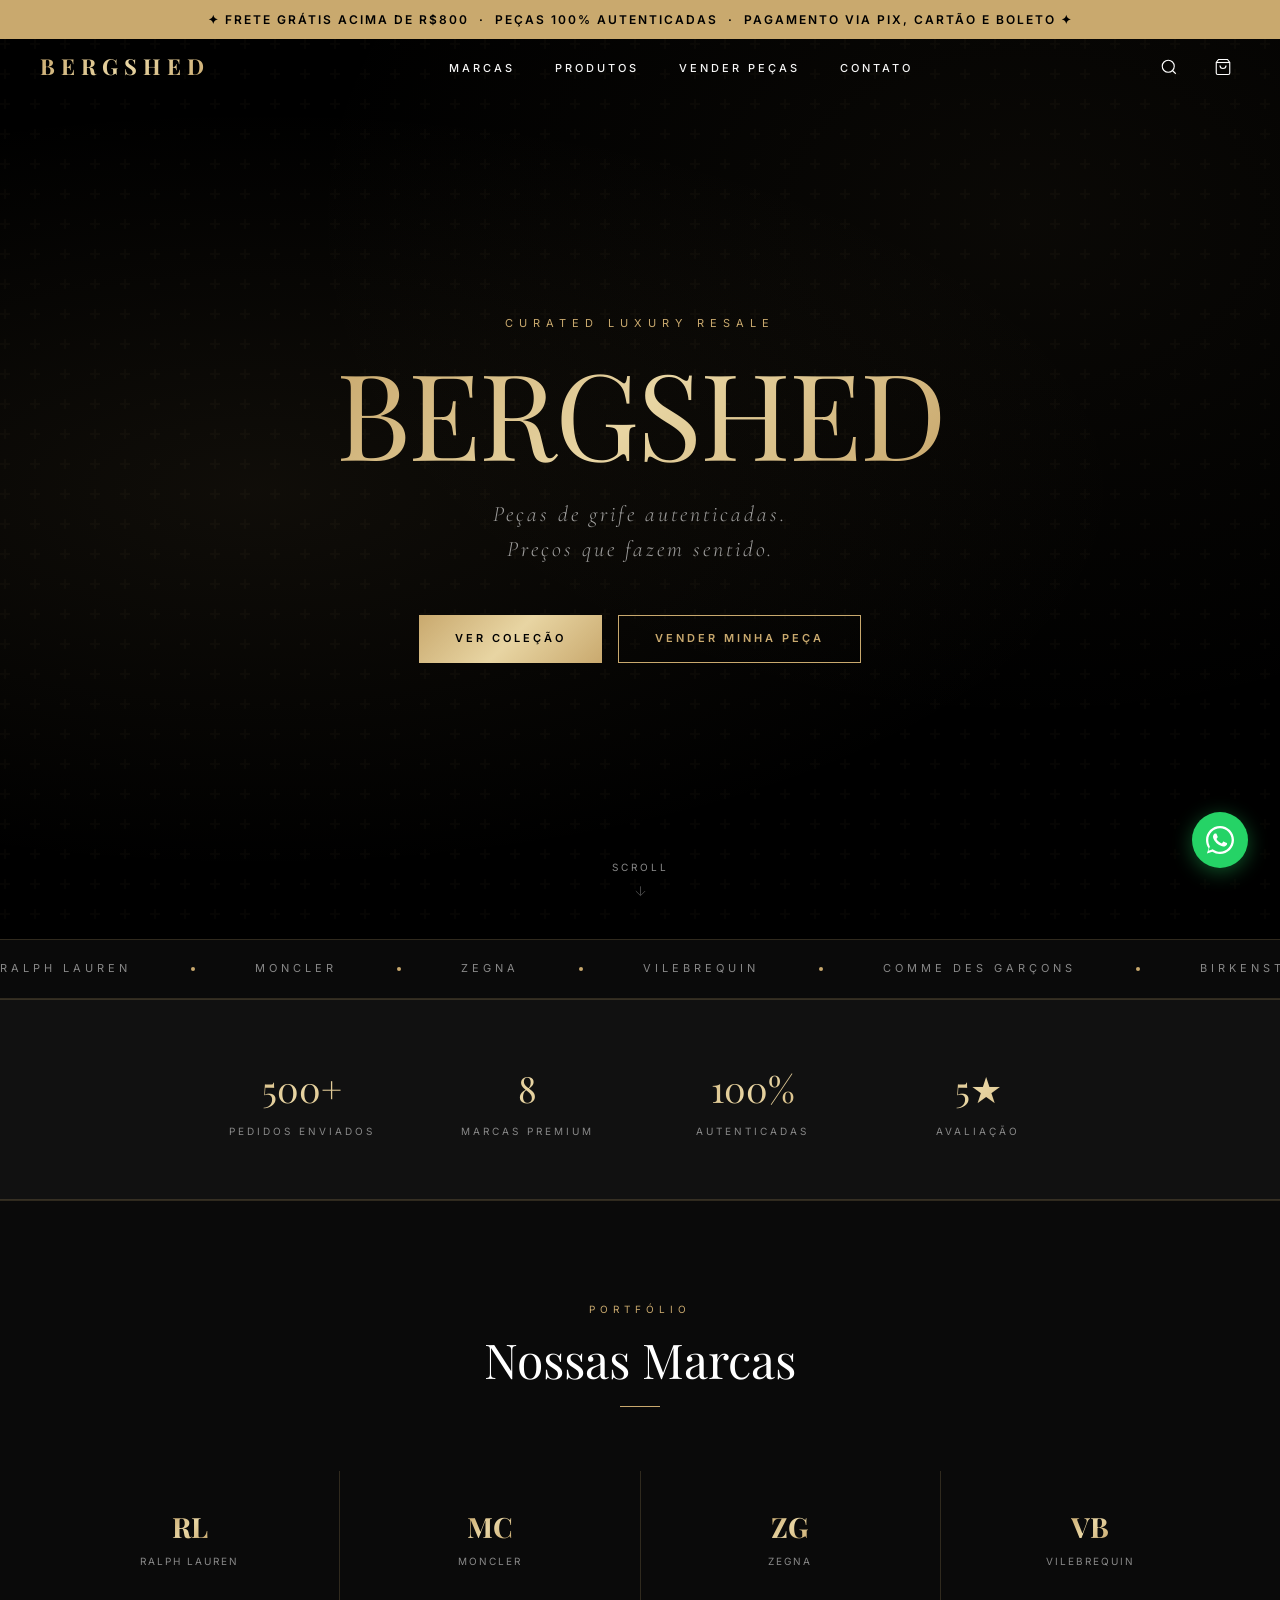
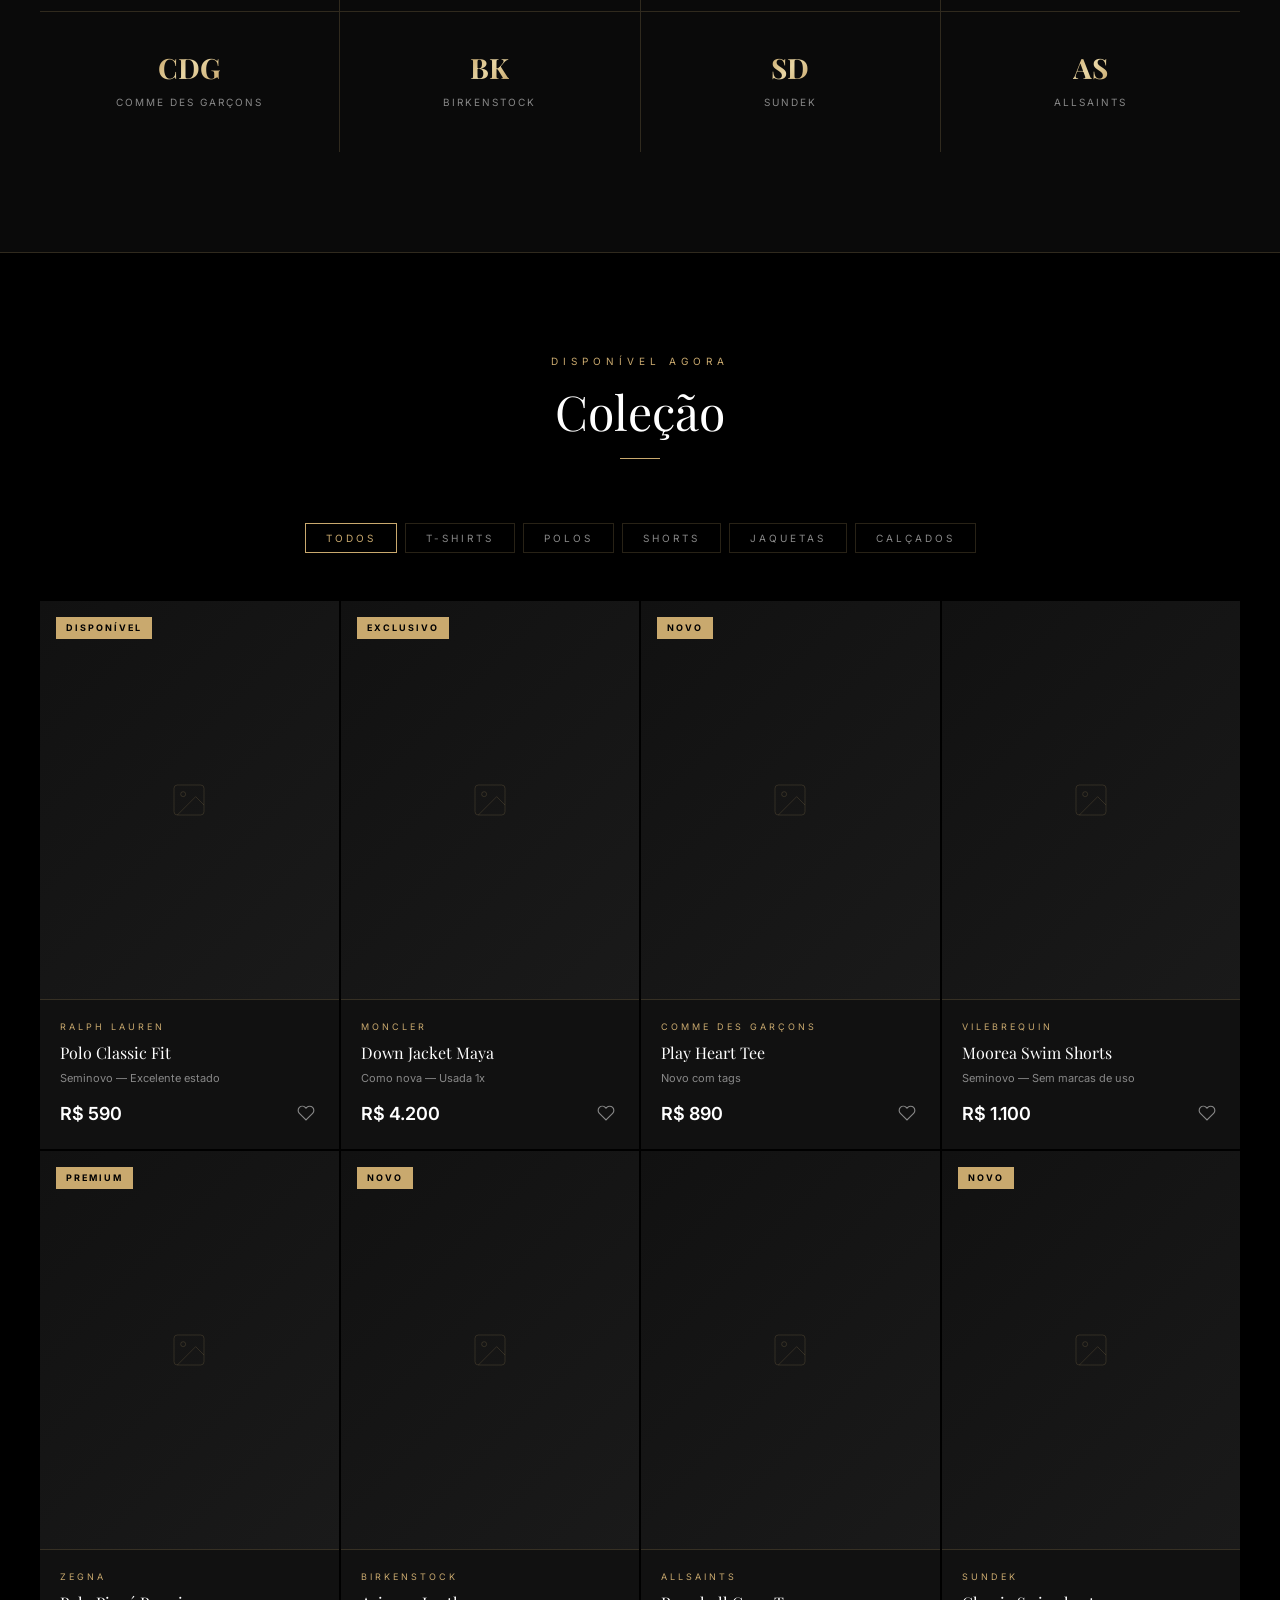
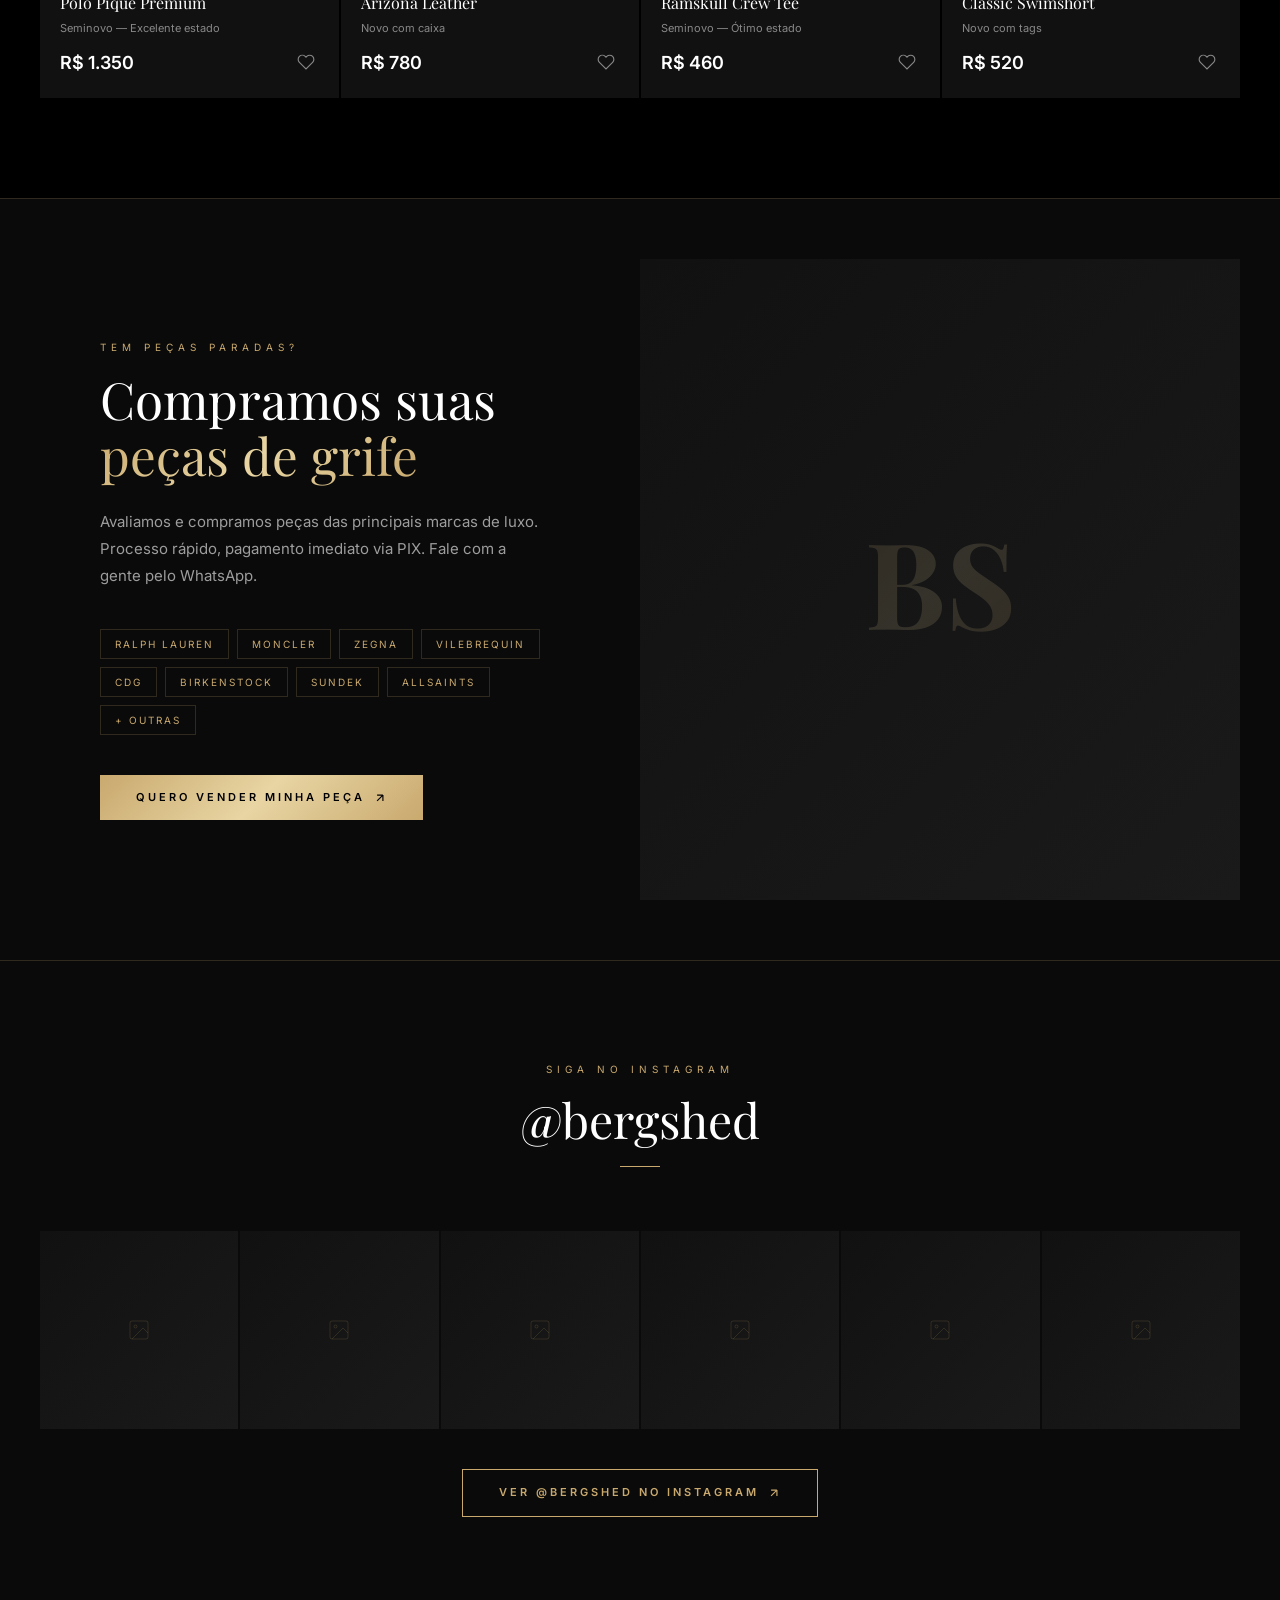
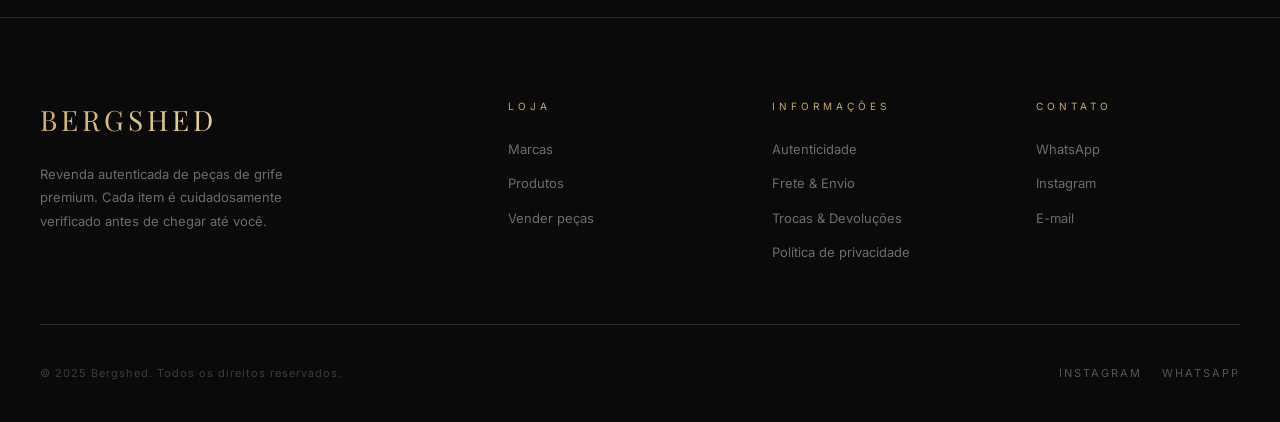
==== index.html @ 13cf130e "primeiro commit - site bergshed" ====
<!DOCTYPE html>
<html lang="pt-BR">
<head>
  <meta charset="UTF-8">
  <meta name="viewport" content="width=device-width, initial-scale=1.0">
  <title>BERGSHED — Luxury Streetwear</title>
  <meta name="description" content="Bergshed — Revenda autenticada de peças de grife. Ralph Lauren, Moncler, Zegna, Vilebrequin, CDG e mais.">

  <!-- Fonts -->
  <link rel="preconnect" href="https://fonts.googleapis.com">
  <link rel="preconnect" href="https://fonts.gstatic.com" crossorigin>
  <link href="https://fonts.googleapis.com/css2?family=Playfair+Display:ital,wght@0,400;0,500;0,600;0,700;1,400&family=Inter:wght@300;400;500;600&family=Cormorant+Garamond:ital,wght@0,300;0,400;1,300;1,400&display=swap" rel="stylesheet">

  <!-- Styles -->
  <link rel="stylesheet" href="css/style.css">

  <style>
    /* Filter Buttons */
    .filters {
      display: flex;
      gap: 8px;
      justify-content: center;
      margin-bottom: 48px;
      flex-wrap: wrap;
    }
    .filter-btn {
      background: transparent;
      border: 1px solid var(--border);
      color: var(--gray);
      padding: 8px 20px;
      font-size: 10px;
      letter-spacing: 3px;
      text-transform: uppercase;
      cursor: pointer;
      transition: var(--transition);
      font-family: var(--font-body);
    }
    .filter-btn:hover,
    .filter-btn.active {
      border-color: var(--gold);
      color: var(--gold);
    }

    /* Stats bar */
    .stats-bar {
      background: var(--black-card);
      border-top: 1px solid var(--border);
      border-bottom: 1px solid var(--border);
      padding: 40px;
    }
    .stats-grid {
      display: grid;
      grid-template-columns: repeat(4, 1fr);
      gap: 2px;
      max-width: 900px;
      margin: 0 auto;
      text-align: center;
    }
    .stat-item { padding: 20px; }
    .stat-number {
      font-family: var(--font-heading);
      font-size: 36px;
      font-weight: 400;
      background: var(--gold-grad);
      -webkit-background-clip: text;
      -webkit-text-fill-color: transparent;
      background-clip: text;
      margin-bottom: 6px;
    }
    .stat-label {
      font-size: 10px;
      letter-spacing: 3px;
      color: var(--gray);
      text-transform: uppercase;
    }
    @media (max-width: 600px) {
      .stats-grid { grid-template-columns: repeat(2, 1fr); }
    }

    /* Brand cards icon text */
    .brand-icon-letter {
      font-family: var(--font-heading);
      font-size: 28px;
      font-weight: 700;
      background: var(--gold-grad);
      -webkit-background-clip: text;
      -webkit-text-fill-color: transparent;
      background-clip: text;
      line-height: 1;
    }
  </style>
</head>

<body>

<!-- ═══════════════════════════════════════════
     ANNOUNCEMENT BAR
     ═══════════════════════════════════════════ -->
<div class="announcement-bar">
  ✦ Frete grátis acima de R$800 &nbsp;·&nbsp; Peças 100% autenticadas &nbsp;·&nbsp; Pagamento via PIX, cartão e boleto ✦
</div>

<!-- ═══════════════════════════════════════════
     NAVIGATION
     ═══════════════════════════════════════════ -->
<nav class="navbar">
  <a href="#" class="nav-logo">BERGSHED</a>

  <ul class="nav-menu">
    <li><a href="#marcas" class="nav-link">Marcas</a></li>
    <li><a href="#produtos" class="nav-link">Produtos</a></li>
    <li><a href="#vender" class="nav-link">Vender peças</a></li>
    <li><a href="#contato" class="nav-link">Contato</a></li>
  </ul>

  <div class="nav-actions">
    <!-- Search -->
    <button class="nav-icon-btn" aria-label="Buscar">
      <svg width="18" height="18" viewBox="0 0 24 24" fill="none" stroke="currentColor" stroke-width="1.5">
        <circle cx="11" cy="11" r="8"/><path d="m21 21-4.35-4.35"/>
      </svg>
    </button>

    <!-- Cart -->
    <button class="nav-icon-btn" aria-label="Carrinho" onclick="openCart()">
      <svg width="18" height="18" viewBox="0 0 24 24" fill="none" stroke="currentColor" stroke-width="1.5">
        <path d="M6 2L3 6v14a2 2 0 002 2h14a2 2 0 002-2V6l-3-4z"/>
        <line x1="3" y1="6" x2="21" y2="6"/>
        <path d="M16 10a4 4 0 01-8 0"/>
      </svg>
      <span class="cart-count">0</span>
    </button>

    <!-- Hamburger (mobile) -->
    <button class="hamburger" aria-label="Menu" onclick="openMobileMenu()">
      <span></span><span></span><span></span>
    </button>
  </div>
</nav>

<!-- ═══════════════════════════════════════════
     MOBILE MENU
     ═══════════════════════════════════════════ -->
<div class="mobile-menu">
  <button class="mobile-menu-close" onclick="closeMobileMenu()">×</button>
  <a href="#marcas"   class="mobile-nav-link" onclick="closeMobileMenu()">Marcas</a>
  <a href="#produtos" class="mobile-nav-link" onclick="closeMobileMenu()">Produtos</a>
  <a href="#vender"   class="mobile-nav-link" onclick="closeMobileMenu()">Vender peças</a>
  <a href="#contato"  class="mobile-nav-link" onclick="closeMobileMenu()">Contato</a>
</div>

<!-- ═══════════════════════════════════════════
     HERO
     ═══════════════════════════════════════════ -->
<section class="hero">
  <div class="hero-bg"></div>

  <!-- Troque o src abaixo por uma foto do seu acervo -->
  <!-- <div class="hero-image" style="background-image:url('images/hero.jpg')"></div> -->

  <div class="hero-content">
    <p class="hero-eyebrow">Curated Luxury Resale</p>
    <h1 class="hero-title">BERGSHED</h1>
    <p class="hero-subtitle">Peças de grife autenticadas.<br>Preços que fazem sentido.</p>
    <div class="hero-actions">
      <a href="#produtos" class="btn btn-gold">Ver coleção</a>
      <a href="#vender"   class="btn btn-outline">Vender minha peça</a>
    </div>
  </div>

  <div class="hero-scroll">
    <span>Scroll</span>
    <svg width="16" height="16" viewBox="0 0 24 24" fill="none" stroke="currentColor" stroke-width="1.5">
      <path d="M12 5v14M5 12l7 7 7-7"/>
    </svg>
  </div>
</section>

<!-- ═══════════════════════════════════════════
     MARQUEE TICKER
     ═══════════════════════════════════════════ -->
<div class="marquee-section">
  <div class="marquee-track">
    <!-- Duplicado para loop infinito -->
    <div class="marquee-item">
      <span>Ralph Lauren</span><span class="marquee-dot"></span>
      <span>Moncler</span><span class="marquee-dot"></span>
      <span>Zegna</span><span class="marquee-dot"></span>
      <span>Vilebrequin</span><span class="marquee-dot"></span>
      <span>Comme des Garçons</span><span class="marquee-dot"></span>
      <span>Birkenstock</span><span class="marquee-dot"></span>
      <span>Sundek</span><span class="marquee-dot"></span>
      <span>AllSaints</span><span class="marquee-dot"></span>
    </div>
    <div class="marquee-item" aria-hidden="true">
      <span>Ralph Lauren</span><span class="marquee-dot"></span>
      <span>Moncler</span><span class="marquee-dot"></span>
      <span>Zegna</span><span class="marquee-dot"></span>
      <span>Vilebrequin</span><span class="marquee-dot"></span>
      <span>Comme des Garçons</span><span class="marquee-dot"></span>
      <span>Birkenstock</span><span class="marquee-dot"></span>
      <span>Sundek</span><span class="marquee-dot"></span>
      <span>AllSaints</span><span class="marquee-dot"></span>
    </div>
  </div>
</div>

<!-- ═══════════════════════════════════════════
     STATS BAR
     ═══════════════════════════════════════════ -->
<div class="stats-bar">
  <div class="stats-grid">
    <div class="stat-item fade-in">
      <div class="stat-number">500+</div>
      <div class="stat-label">Pedidos enviados</div>
    </div>
    <div class="stat-item fade-in">
      <div class="stat-number">8</div>
      <div class="stat-label">Marcas premium</div>
    </div>
    <div class="stat-item fade-in">
      <div class="stat-number">100%</div>
      <div class="stat-label">Autenticadas</div>
    </div>
    <div class="stat-item fade-in">
      <div class="stat-number">5★</div>
      <div class="stat-label">Avaliação</div>
    </div>
  </div>
</div>

<!-- ═══════════════════════════════════════════
     BRANDS SECTION
     ═══════════════════════════════════════════ -->
<section class="section brands-section" id="marcas">
  <div class="container">
    <div class="section-header fade-in">
      <p class="section-eyebrow">Portfólio</p>
      <h2 class="section-title">Nossas Marcas</h2>
      <div class="section-line"></div>
    </div>

    <div class="brands-grid">
      <div class="brand-card fade-in" onclick="setFilter(document.querySelector('.filter-btn'), 'polo')">
        <div class="brand-icon-letter">RL</div>
        <div class="brand-name">Ralph Lauren</div>
      </div>
      <div class="brand-card fade-in" onclick="document.querySelector('#produtos').scrollIntoView({behavior:'smooth'})">
        <div class="brand-icon-letter">MC</div>
        <div class="brand-name">Moncler</div>
      </div>
      <div class="brand-card fade-in" onclick="document.querySelector('#produtos').scrollIntoView({behavior:'smooth'})">
        <div class="brand-icon-letter">ZG</div>
        <div class="brand-name">Zegna</div>
      </div>
      <div class="brand-card fade-in" onclick="document.querySelector('#produtos').scrollIntoView({behavior:'smooth'})">
        <div class="brand-icon-letter">VB</div>
        <div class="brand-name">Vilebrequin</div>
      </div>
      <div class="brand-card fade-in" onclick="document.querySelector('#produtos').scrollIntoView({behavior:'smooth'})">
        <div class="brand-icon-letter">CDG</div>
        <div class="brand-name">Comme des Garçons</div>
      </div>
      <div class="brand-card fade-in" onclick="document.querySelector('#produtos').scrollIntoView({behavior:'smooth'})">
        <div class="brand-icon-letter">BK</div>
        <div class="brand-name">Birkenstock</div>
      </div>
      <div class="brand-card fade-in" onclick="document.querySelector('#produtos').scrollIntoView({behavior:'smooth'})">
        <div class="brand-icon-letter">SD</div>
        <div class="brand-name">Sundek</div>
      </div>
      <div class="brand-card fade-in" onclick="document.querySelector('#produtos').scrollIntoView({behavior:'smooth'})">
        <div class="brand-icon-letter">AS</div>
        <div class="brand-name">AllSaints</div>
      </div>
    </div>
  </div>
</section>

<!-- ═══════════════════════════════════════════
     PRODUCTS SECTION
     ═══════════════════════════════════════════ -->
<section class="section" id="produtos" style="background:var(--black);">
  <div class="container">
    <div class="section-header fade-in">
      <p class="section-eyebrow">Disponível agora</p>
      <h2 class="section-title">Coleção</h2>
      <div class="section-line"></div>
    </div>

    <!-- Filters -->
    <div class="filters">
      <button class="filter-btn active" onclick="setFilter(this,'all')">Todos</button>
      <button class="filter-btn" onclick="setFilter(this,'tshirts')">T-Shirts</button>
      <button class="filter-btn" onclick="setFilter(this,'polo')">Polos</button>
      <button class="filter-btn" onclick="setFilter(this,'shorts')">Shorts</button>
      <button class="filter-btn" onclick="setFilter(this,'jackets')">Jaquetas</button>
      <button class="filter-btn" onclick="setFilter(this,'shoes')">Calçados</button>
    </div>

    <!-- Products Grid (rendered via JS) -->
    <div class="products-grid" id="products-grid"></div>
  </div>
</section>

<!-- ═══════════════════════════════════════════
     SELL SECTION
     ═══════════════════════════════════════════ -->
<section class="section-sm sell-section" id="vender">
  <div class="sell-inner">
    <div class="sell-content">
      <p class="section-eyebrow fade-in">Tem peças paradas?</p>
      <h2 class="sell-title fade-in">
        Compramos suas<br><span>peças de grife</span>
      </h2>
      <p class="sell-text fade-in">
        Avaliamos e compramos peças das principais marcas de luxo.
        Processo rápido, pagamento imediato via PIX. Fale com a gente pelo WhatsApp.
      </p>

      <div class="sell-brands fade-in">
        <span class="sell-brand-tag">Ralph Lauren</span>
        <span class="sell-brand-tag">Moncler</span>
        <span class="sell-brand-tag">Zegna</span>
        <span class="sell-brand-tag">Vilebrequin</span>
        <span class="sell-brand-tag">CDG</span>
        <span class="sell-brand-tag">Birkenstock</span>
        <span class="sell-brand-tag">Sundek</span>
        <span class="sell-brand-tag">AllSaints</span>
        <span class="sell-brand-tag">+ outras</span>
      </div>

      <a href="https://wa.me/5511999999999?text=Olá!%20Quero%20vender%20uma%20peça%20de%20grife."
         target="_blank" class="btn btn-gold fade-in" style="align-self:flex-start">
        Quero vender minha peça
        <svg width="14" height="14" viewBox="0 0 24 24" fill="none" stroke="currentColor" stroke-width="2">
          <path d="M7 17L17 7M17 7H7M17 7v10"/>
        </svg>
      </a>
    </div>

    <div class="sell-image">
      <!-- Troque por uma foto do seu estoque ou de bastidores -->
      <!-- <img src="images/backstage.jpg" alt="Bergshed Backstage"> -->
      <div class="sell-image-placeholder">BS</div>
    </div>
  </div>
</section>

<!-- ═══════════════════════════════════════════
     INSTAGRAM SECTION
     ═══════════════════════════════════════════ -->
<section class="section" id="contato" style="background:var(--black-soft);">
  <div class="container">
    <div class="section-header fade-in">
      <p class="section-eyebrow">Siga no Instagram</p>
      <h2 class="section-title">@bergshed</h2>
      <div class="section-line"></div>
    </div>

    <div class="instagram-grid">
      <!-- Adicione fotos reais aqui. Por ora: placeholders -->
      <div class="instagram-item fade-in">
        <div class="instagram-placeholder">
          <svg width="24" height="24" viewBox="0 0 24 24" fill="none" stroke="currentColor" stroke-width="0.8">
            <rect x="3" y="3" width="18" height="18" rx="2"/>
            <circle cx="8.5" cy="8.5" r="1.5"/>
            <polyline points="21 15 16 10 5 21"/>
          </svg>
        </div>
      </div>
      <div class="instagram-item fade-in">
        <div class="instagram-placeholder">
          <svg width="24" height="24" viewBox="0 0 24 24" fill="none" stroke="currentColor" stroke-width="0.8">
            <rect x="3" y="3" width="18" height="18" rx="2"/>
            <circle cx="8.5" cy="8.5" r="1.5"/>
            <polyline points="21 15 16 10 5 21"/>
          </svg>
        </div>
      </div>
      <div class="instagram-item fade-in">
        <div class="instagram-placeholder">
          <svg width="24" height="24" viewBox="0 0 24 24" fill="none" stroke="currentColor" stroke-width="0.8">
            <rect x="3" y="3" width="18" height="18" rx="2"/>
            <circle cx="8.5" cy="8.5" r="1.5"/>
            <polyline points="21 15 16 10 5 21"/>
          </svg>
        </div>
      </div>
      <div class="instagram-item fade-in">
        <div class="instagram-placeholder">
          <svg width="24" height="24" viewBox="0 0 24 24" fill="none" stroke="currentColor" stroke-width="0.8">
            <rect x="3" y="3" width="18" height="18" rx="2"/>
            <circle cx="8.5" cy="8.5" r="1.5"/>
            <polyline points="21 15 16 10 5 21"/>
          </svg>
        </div>
      </div>
      <div class="instagram-item fade-in">
        <div class="instagram-placeholder">
          <svg width="24" height="24" viewBox="0 0 24 24" fill="none" stroke="currentColor" stroke-width="0.8">
            <rect x="3" y="3" width="18" height="18" rx="2"/>
            <circle cx="8.5" cy="8.5" r="1.5"/>
            <polyline points="21 15 16 10 5 21"/>
          </svg>
        </div>
      </div>
      <div class="instagram-item fade-in">
        <div class="instagram-placeholder">
          <svg width="24" height="24" viewBox="0 0 24 24" fill="none" stroke="currentColor" stroke-width="0.8">
            <rect x="3" y="3" width="18" height="18" rx="2"/>
            <circle cx="8.5" cy="8.5" r="1.5"/>
            <polyline points="21 15 16 10 5 21"/>
          </svg>
        </div>
      </div>
    </div>

    <div style="text-align:center;margin-top:40px">
      <a href="https://instagram.com/bergshed" target="_blank" class="btn btn-outline">
        Ver @bergshed no Instagram
        <svg width="14" height="14" viewBox="0 0 24 24" fill="none" stroke="currentColor" stroke-width="2">
          <path d="M7 17L17 7M17 7H7M17 7v10"/>
        </svg>
      </a>
    </div>
  </div>
</section>

<!-- ═══════════════════════════════════════════
     FOOTER
     ═══════════════════════════════════════════ -->
<footer class="footer">
  <div class="container">
    <div class="footer-grid">
      <div>
        <div class="footer-logo">BERGSHED</div>
        <p class="footer-about">
          Revenda autenticada de peças de grife premium. Cada item é cuidadosamente verificado antes de chegar até você.
        </p>
      </div>

      <div>
        <div class="footer-heading">Loja</div>
        <ul class="footer-links">
          <li><a href="#marcas"   class="footer-link">Marcas</a></li>
          <li><a href="#produtos" class="footer-link">Produtos</a></li>
          <li><a href="#vender"   class="footer-link">Vender peças</a></li>
        </ul>
      </div>

      <div>
        <div class="footer-heading">Informações</div>
        <ul class="footer-links">
          <li><a href="#" class="footer-link">Autenticidade</a></li>
          <li><a href="#" class="footer-link">Frete & Envio</a></li>
          <li><a href="#" class="footer-link">Trocas & Devoluções</a></li>
          <li><a href="#" class="footer-link">Política de privacidade</a></li>
        </ul>
      </div>

      <div>
        <div class="footer-heading">Contato</div>
        <ul class="footer-links">
          <li>
            <a href="https://wa.me/5511999999999" target="_blank" class="footer-link">
              WhatsApp
            </a>
          </li>
          <li>
            <a href="https://instagram.com/bergshed" target="_blank" class="footer-link">
              Instagram
            </a>
          </li>
          <li>
            <a href="mailto:contato@bergshed.com" class="footer-link">
              E-mail
            </a>
          </li>
        </ul>
      </div>
    </div>

    <div class="footer-bottom">
      <p class="footer-copy">© 2025 Bergshed. Todos os direitos reservados.</p>
      <div class="footer-social">
        <a href="https://instagram.com/bergshed" target="_blank">Instagram</a>
        <a href="https://wa.me/5511999999999"    target="_blank">WhatsApp</a>
      </div>
    </div>
  </div>
</footer>

<!-- ═══════════════════════════════════════════
     CART DRAWER
     ═══════════════════════════════════════════ -->
<div class="cart-overlay"></div>
<aside class="cart-drawer">
  <div class="cart-header">
    <h3 class="cart-title">Seu Carrinho</h3>
    <button class="cart-close" onclick="closeCart()">
      <svg width="20" height="20" viewBox="0 0 24 24" fill="none" stroke="currentColor" stroke-width="1.5">
        <line x1="18" y1="6" x2="6" y2="18"/><line x1="6" y1="6" x2="18" y2="18"/>
      </svg>
    </button>
  </div>

  <div class="cart-body"></div>

  <div class="cart-footer">
    <div class="cart-subtotal">
      <span class="cart-subtotal-label">Subtotal</span>
      <span class="cart-subtotal-value">R$ 0,00</span>
    </div>
    <p class="cart-note">Frete calculado no checkout</p>
    <button class="btn btn-gold" style="width:100%;justify-content:center;margin-bottom:12px" onclick="goToCheckout()">
      Finalizar pedido
    </button>
    <button class="btn btn-dark" onclick="closeCart()">Continuar comprando</button>
  </div>
</aside>

<!-- ═══════════════════════════════════════════
     PRODUCT MODAL
     ═══════════════════════════════════════════ -->
<div class="modal-overlay">
  <div class="modal">
    <div class="modal-image" id="modal-image-content"></div>
    <div class="modal-content">
      <button class="modal-close" onclick="closeModal()">×</button>
      <div class="modal-brand" id="modal-brand"></div>
      <h2 class="modal-title" id="modal-title"></h2>
      <p class="modal-condition" id="modal-condition"></p>
      <div class="modal-price" id="modal-price"></div>

      <div class="modal-size-label">Tamanho disponível</div>
      <div class="modal-size-grid" id="modal-sizes"></div>

      <p class="modal-desc" id="modal-desc"></p>

      <div class="modal-actions">
        <button class="btn btn-gold" id="modal-add-btn">
          Adicionar ao carrinho
        </button>
        <button class="btn btn-outline" id="modal-whatsapp-btn">
          Comprar via WhatsApp
          <svg width="14" height="14" viewBox="0 0 24 24" fill="currentColor">
            <path d="M17.472 14.382c-.297-.149-1.758-.867-2.03-.967-.273-.099-.471-.148-.67.15-.197.297-.767.966-.94 1.164-.173.199-.347.223-.644.075-.297-.15-1.255-.463-2.39-1.475-.883-.788-1.48-1.761-1.653-2.059-.173-.297-.018-.458.13-.606.134-.133.298-.347.446-.52.149-.174.198-.298.298-.497.099-.198.05-.371-.025-.52-.075-.149-.669-1.612-.916-2.207-.242-.579-.487-.5-.669-.51-.173-.008-.371-.01-.57-.01-.198 0-.52.074-.792.372-.272.297-1.04 1.016-1.04 2.479 0 1.462 1.065 2.875 1.213 3.074.149.198 2.096 3.2 5.077 4.487.709.306 1.262.489 1.694.625.712.227 1.36.195 1.871.118.571-.085 1.758-.719 2.006-1.413.248-.694.248-1.289.173-1.413-.074-.124-.272-.198-.57-.347z"/>
            <path d="M12 0C5.373 0 0 5.373 0 12c0 2.625.846 5.059 2.28 7.041L.789 23.5l4.566-1.469A11.94 11.94 0 0012 24c6.627 0 12-5.373 12-12S18.627 0 12 0zm0 22c-2.09 0-4.042-.637-5.664-1.726l-.406-.241-3.863 1.244 1.267-3.754-.263-.421A9.957 9.957 0 012 12C2 6.477 6.477 2 12 2s10 4.477 10 10-4.477 10-10 10z"/>
          </svg>
        </button>
      </div>
    </div>
  </div>
</div>

<!-- ═══════════════════════════════════════════
     WHATSAPP FLOAT
     ═══════════════════════════════════════════ -->
<a href="https://wa.me/5511999999999" target="_blank" class="whatsapp-float" aria-label="WhatsApp">
  <svg width="28" height="28" viewBox="0 0 24 24" fill="white">
    <path d="M17.472 14.382c-.297-.149-1.758-.867-2.03-.967-.273-.099-.471-.148-.67.15-.197.297-.767.966-.94 1.164-.173.199-.347.223-.644.075-.297-.15-1.255-.463-2.39-1.475-.883-.788-1.48-1.761-1.653-2.059-.173-.297-.018-.458.13-.606.134-.133.298-.347.446-.52.149-.174.198-.298.298-.497.099-.198.05-.371-.025-.52-.075-.149-.669-1.612-.916-2.207-.242-.579-.487-.5-.669-.51-.173-.008-.371-.01-.57-.01-.198 0-.52.074-.792.372-.272.297-1.04 1.016-1.04 2.479 0 1.462 1.065 2.875 1.213 3.074.149.198 2.096 3.2 5.077 4.487.709.306 1.262.489 1.694.625.712.227 1.36.195 1.871.118.571-.085 1.758-.719 2.006-1.413.248-.694.248-1.289.173-1.413-.074-.124-.272-.198-.57-.347z"/>
    <path d="M12 0C5.373 0 0 5.373 0 12c0 2.625.846 5.059 2.28 7.041L.789 23.5l4.566-1.469A11.94 11.94 0 0012 24c6.627 0 12-5.373 12-12S18.627 0 12 0zm0 22c-2.09 0-4.042-.637-5.664-1.726l-.406-.241-3.863 1.244 1.267-3.754-.263-.421A9.957 9.957 0 012 12C2 6.477 6.477 2 12 2s10 4.477 10 10-4.477 10-10 10z"/>
  </svg>
</a>

<!-- ═══════════════════════════════════════════
     TOAST
     ═══════════════════════════════════════════ -->
<div class="toast" id="toast">
  <span class="toast-icon">✦</span>
  <span id="toast-msg"></span>
</div>

<!-- Scripts -->
<script src="js/main.js"></script>

</body>
</html>
---- css/style.css ----
/* =============================================
   BERGSHED — Luxury Streetwear
   Design System
   ============================================= */

:root {
  --black:       #000000;
  --black-soft:  #0a0a0a;
  --black-card:  #111111;
  --black-hover: #1a1a1a;
  --gold:        #C9A96E;
  --gold-light:  #E8D5A3;
  --gold-dark:   #A07840;
  --gold-grad:   linear-gradient(135deg, #C9A96E 0%, #E8D5A3 50%, #C9A96E 100%);
  --white:       #FFFFFF;
  --white-soft:  #F5F5F5;
  --gray:        #888888;
  --gray-dark:   #444444;
  --border:      rgba(201, 169, 110, 0.2);
  --border-hover:rgba(201, 169, 110, 0.6);

  --font-heading: 'Playfair Display', Georgia, serif;
  --font-body:    'Inter', sans-serif;
  --font-accent:  'Cormorant Garamond', serif;

  --transition: all 0.3s cubic-bezier(0.4, 0, 0.2, 1);
  --transition-slow: all 0.6s cubic-bezier(0.4, 0, 0.2, 1);
  --shadow-gold: 0 0 30px rgba(201, 169, 110, 0.15);
  --shadow-card: 0 8px 32px rgba(0, 0, 0, 0.6);
}

/* =============================================
   RESET & BASE
   ============================================= */
*, *::before, *::after { box-sizing: border-box; margin: 0; padding: 0; }

html { scroll-behavior: smooth; }

body {
  background: var(--black);
  color: var(--white);
  font-family: var(--font-body);
  font-size: 14px;
  line-height: 1.6;
  -webkit-font-smoothing: antialiased;
  overflow-x: hidden;
}

img { display: block; max-width: 100%; }
a  { text-decoration: none; color: inherit; }
ul { list-style: none; }

/* =============================================
   SCROLLBAR
   ============================================= */
::-webkit-scrollbar { width: 4px; }
::-webkit-scrollbar-track { background: var(--black); }
::-webkit-scrollbar-thumb { background: var(--gold-dark); border-radius: 2px; }

/* =============================================
   ANNOUNCEMENT BAR
   ============================================= */
.announcement-bar {
  background: var(--gold);
  color: var(--black);
  text-align: center;
  padding: 10px 20px;
  font-size: 12px;
  font-weight: 600;
  letter-spacing: 2px;
  text-transform: uppercase;
}

/* =============================================
   NAVIGATION
   ============================================= */
.navbar {
  position: fixed;
  top: 32px;
  left: 0;
  right: 0;
  z-index: 1000;
  padding: 0 40px;
  height: 70px;
  display: flex;
  align-items: center;
  justify-content: space-between;
  transition: var(--transition);
  background: transparent;
}

.navbar.scrolled {
  top: 0;
  background: rgba(0, 0, 0, 0.95);
  backdrop-filter: blur(20px);
  border-bottom: 1px solid var(--border);
  box-shadow: 0 4px 30px rgba(0,0,0,0.5);
}

.nav-logo {
  font-family: var(--font-heading);
  font-size: 22px;
  font-weight: 700;
  letter-spacing: 6px;
  text-transform: uppercase;
  background: var(--gold-grad);
  -webkit-background-clip: text;
  -webkit-text-fill-color: transparent;
  background-clip: text;
}

.nav-logo img {
  height: 40px;
  width: auto;
}

.nav-menu {
  display: flex;
  gap: 40px;
  align-items: center;
}

.nav-link {
  font-size: 11px;
  font-weight: 500;
  letter-spacing: 3px;
  text-transform: uppercase;
  color: var(--white-soft);
  position: relative;
  transition: var(--transition);
}

.nav-link::after {
  content: '';
  position: absolute;
  bottom: -4px;
  left: 0;
  width: 0;
  height: 1px;
  background: var(--gold);
  transition: var(--transition);
}

.nav-link:hover {
  color: var(--gold);
}

.nav-link:hover::after { width: 100%; }

.nav-actions {
  display: flex;
  align-items: center;
  gap: 20px;
}

.nav-icon-btn {
  background: none;
  border: none;
  cursor: pointer;
  color: var(--white);
  padding: 8px;
  display: flex;
  align-items: center;
  justify-content: center;
  transition: var(--transition);
  position: relative;
}

.nav-icon-btn:hover { color: var(--gold); }

.cart-count {
  position: absolute;
  top: 0;
  right: 0;
  background: var(--gold);
  color: var(--black);
  font-size: 9px;
  font-weight: 700;
  width: 16px;
  height: 16px;
  border-radius: 50%;
  display: flex;
  align-items: center;
  justify-content: center;
  opacity: 0;
  transform: scale(0);
  transition: var(--transition);
}

.cart-count.visible {
  opacity: 1;
  transform: scale(1);
}

.hamburger {
  display: none;
  flex-direction: column;
  gap: 5px;
  cursor: pointer;
  background: none;
  border: none;
  padding: 8px;
}

.hamburger span {
  display: block;
  width: 24px;
  height: 1px;
  background: var(--white);
  transition: var(--transition);
}

/* =============================================
   HERO SECTION
   ============================================= */
.hero {
  height: 100vh;
  min-height: 700px;
  position: relative;
  display: flex;
  align-items: center;
  justify-content: center;
  overflow: hidden;
}

.hero-bg {
  position: absolute;
  inset: 0;
  background:
    radial-gradient(ellipse at 20% 50%, rgba(201,169,110,0.08) 0%, transparent 60%),
    radial-gradient(ellipse at 80% 20%, rgba(201,169,110,0.05) 0%, transparent 50%),
    var(--black);
}

.hero-bg::before {
  content: '';
  position: absolute;
  inset: 0;
  background: url("data:image/svg+xml,%3Csvg width='60' height='60' viewBox='0 0 60 60' xmlns='http://www.w3.org/2000/svg'%3E%3Cg fill='none' fill-rule='evenodd'%3E%3Cg fill='%23C9A96E' fill-opacity='0.03'%3E%3Cpath d='M36 34v-4h-2v4h-4v2h4v4h2v-4h4v-2h-4zm0-30V0h-2v4h-4v2h4v4h2V6h4V4h-4zM6 34v-4H4v4H0v2h4v4h2v-4h4v-2H6zM6 4V0H4v4H0v2h4v4h2V6h4V4H6z'/%3E%3C/g%3E%3C/g%3E%3C/svg%3E");
}

.hero-image {
  position: absolute;
  inset: 0;
  background-size: cover;
  background-position: center;
  opacity: 0.3;
}

.hero-content {
  position: relative;
  text-align: center;
  z-index: 2;
  padding: 0 20px;
  animation: fadeInUp 1.2s ease forwards;
}

.hero-eyebrow {
  font-size: 11px;
  letter-spacing: 6px;
  text-transform: uppercase;
  color: var(--gold);
  margin-bottom: 24px;
  font-weight: 400;
}

.hero-title {
  font-family: var(--font-heading);
  font-size: clamp(52px, 10vw, 120px);
  font-weight: 400;
  line-height: 0.9;
  letter-spacing: -2px;
  margin-bottom: 32px;
  background: var(--gold-grad);
  -webkit-background-clip: text;
  -webkit-text-fill-color: transparent;
  background-clip: text;
}

.hero-subtitle {
  font-family: var(--font-accent);
  font-size: clamp(16px, 2.5vw, 22px);
  font-weight: 300;
  color: rgba(255,255,255,0.6);
  letter-spacing: 3px;
  margin-bottom: 48px;
  font-style: italic;
}

.hero-actions {
  display: flex;
  gap: 16px;
  justify-content: center;
  flex-wrap: wrap;
}

.hero-scroll {
  position: absolute;
  bottom: 40px;
  left: 50%;
  transform: translateX(-50%);
  display: flex;
  flex-direction: column;
  align-items: center;
  gap: 8px;
  color: var(--gray);
  font-size: 10px;
  letter-spacing: 3px;
  text-transform: uppercase;
  animation: bounce 2s infinite;
}

.hero-scroll svg { opacity: 0.5; }

/* =============================================
   BUTTONS
   ============================================= */
.btn {
  display: inline-flex;
  align-items: center;
  gap: 8px;
  padding: 14px 36px;
  font-size: 11px;
  font-weight: 600;
  letter-spacing: 3px;
  text-transform: uppercase;
  cursor: pointer;
  transition: var(--transition);
  border: none;
  font-family: var(--font-body);
}

.btn-gold {
  background: var(--gold-grad);
  color: var(--black);
}

.btn-gold:hover {
  transform: translateY(-2px);
  box-shadow: 0 8px 30px rgba(201,169,110,0.4);
}

.btn-outline {
  background: transparent;
  color: var(--gold);
  border: 1px solid var(--gold);
}

.btn-outline:hover {
  background: var(--gold);
  color: var(--black);
  transform: translateY(-2px);
}

.btn-dark {
  background: var(--black-card);
  color: var(--white);
  border: 1px solid var(--border);
  width: 100%;
  justify-content: center;
}

.btn-dark:hover {
  border-color: var(--gold);
  color: var(--gold);
}

/* =============================================
   SECTION STYLES
   ============================================= */
.section {
  padding: 100px 40px;
}

.section-sm {
  padding: 60px 40px;
}

.container {
  max-width: 1400px;
  margin: 0 auto;
}

.section-header {
  text-align: center;
  margin-bottom: 64px;
}

.section-eyebrow {
  font-size: 10px;
  letter-spacing: 5px;
  text-transform: uppercase;
  color: var(--gold);
  margin-bottom: 16px;
}

.section-title {
  font-family: var(--font-heading);
  font-size: clamp(28px, 4vw, 48px);
  font-weight: 400;
  color: var(--white);
  line-height: 1.1;
}

.section-line {
  width: 40px;
  height: 1px;
  background: var(--gold);
  margin: 20px auto 0;
}

/* =============================================
   BRANDS SECTION
   ============================================= */
.brands-section {
  background: var(--black-soft);
  border-top: 1px solid var(--border);
  border-bottom: 1px solid var(--border);
}

.brands-grid {
  display: grid;
  grid-template-columns: repeat(4, 1fr);
  gap: 1px;
  background: var(--border);
}

.brand-card {
  background: var(--black-soft);
  padding: 40px 32px;
  display: flex;
  flex-direction: column;
  align-items: center;
  justify-content: center;
  gap: 12px;
  cursor: pointer;
  transition: var(--transition);
  text-align: center;
  min-height: 140px;
}

.brand-card:hover {
  background: var(--black-hover);
}

.brand-card:hover .brand-name {
  color: var(--gold);
}

.brand-logo-text {
  font-family: var(--font-heading);
  font-size: 13px;
  font-weight: 700;
  letter-spacing: 4px;
  text-transform: uppercase;
  color: rgba(255,255,255,0.4);
  transition: var(--transition);
}

.brand-card:hover .brand-logo-text {
  color: var(--gold);
}

.brand-name {
  font-size: 10px;
  letter-spacing: 2px;
  color: var(--gray);
  text-transform: uppercase;
  transition: var(--transition);
}

/* =============================================
   PRODUCTS SECTION
   ============================================= */
.products-grid {
  display: grid;
  grid-template-columns: repeat(4, 1fr);
  gap: 2px;
}

.product-card {
  background: var(--black-card);
  position: relative;
  overflow: hidden;
  cursor: pointer;
  group: true;
}

.product-image-wrap {
  aspect-ratio: 3/4;
  overflow: hidden;
  background: var(--black-hover);
  position: relative;
}

.product-image-wrap img {
  width: 100%;
  height: 100%;
  object-fit: cover;
  transition: transform 0.6s cubic-bezier(0.4, 0, 0.2, 1);
}

.product-image-placeholder {
  width: 100%;
  height: 100%;
  display: flex;
  align-items: center;
  justify-content: center;
  background: linear-gradient(135deg, #111 0%, #1a1a1a 100%);
  color: var(--border);
}

.product-card:hover .product-image-wrap img {
  transform: scale(1.05);
}

.product-badge {
  position: absolute;
  top: 16px;
  left: 16px;
  background: var(--gold);
  color: var(--black);
  font-size: 9px;
  font-weight: 700;
  letter-spacing: 2px;
  text-transform: uppercase;
  padding: 4px 10px;
}

.product-overlay {
  position: absolute;
  inset: 0;
  background: rgba(0,0,0,0.5);
  display: flex;
  align-items: flex-end;
  padding: 20px;
  opacity: 0;
  transition: var(--transition);
}

.product-card:hover .product-overlay {
  opacity: 1;
}

.product-info {
  padding: 20px;
  border-top: 1px solid var(--border);
}

.product-brand {
  font-size: 9px;
  letter-spacing: 3px;
  color: var(--gold);
  text-transform: uppercase;
  margin-bottom: 6px;
}

.product-name {
  font-family: var(--font-heading);
  font-size: 16px;
  color: var(--white);
  margin-bottom: 4px;
  font-weight: 400;
}

.product-size {
  font-size: 11px;
  color: var(--gray);
  margin-bottom: 12px;
}

.product-price-row {
  display: flex;
  align-items: center;
  justify-content: space-between;
}

.product-price {
  font-size: 18px;
  font-weight: 600;
  color: var(--white);
}

.product-price-old {
  font-size: 13px;
  color: var(--gray);
  text-decoration: line-through;
  margin-left: 8px;
}

.product-wishlist {
  background: none;
  border: none;
  cursor: pointer;
  color: var(--gray);
  transition: var(--transition);
  padding: 4px;
}

.product-wishlist:hover { color: var(--gold); }

/* =============================================
   SELL SECTION (Compramos suas peças)
   ============================================= */
.sell-section {
  position: relative;
  overflow: hidden;
  background: var(--black-soft);
  border-top: 1px solid var(--border);
  border-bottom: 1px solid var(--border);
}

.sell-inner {
  display: grid;
  grid-template-columns: 1fr 1fr;
  min-height: 500px;
}

.sell-content {
  padding: 80px 60px;
  display: flex;
  flex-direction: column;
  justify-content: center;
}

.sell-title {
  font-family: var(--font-heading);
  font-size: clamp(32px, 4vw, 52px);
  font-weight: 400;
  line-height: 1.1;
  margin-bottom: 24px;
  color: var(--white);
}

.sell-title span {
  background: var(--gold-grad);
  -webkit-background-clip: text;
  -webkit-text-fill-color: transparent;
  background-clip: text;
}

.sell-text {
  font-size: 15px;
  color: rgba(255,255,255,0.6);
  line-height: 1.8;
  margin-bottom: 40px;
  max-width: 440px;
}

.sell-brands {
  display: flex;
  flex-wrap: wrap;
  gap: 8px;
  margin-bottom: 40px;
}

.sell-brand-tag {
  font-size: 10px;
  letter-spacing: 2px;
  color: var(--gold);
  border: 1px solid var(--border);
  padding: 6px 14px;
  text-transform: uppercase;
  transition: var(--transition);
}

.sell-brand-tag:hover {
  border-color: var(--gold);
  background: rgba(201,169,110,0.1);
}

.sell-image {
  background: linear-gradient(135deg, #111 0%, #1a1a1a 100%);
  position: relative;
  overflow: hidden;
  display: flex;
  align-items: center;
  justify-content: center;
}

.sell-image img {
  width: 100%;
  height: 100%;
  object-fit: cover;
  opacity: 0.7;
}

.sell-image-placeholder {
  font-family: var(--font-heading);
  font-size: 120px;
  font-weight: 700;
  background: var(--gold-grad);
  -webkit-background-clip: text;
  -webkit-text-fill-color: transparent;
  background-clip: text;
  opacity: 0.15;
  user-select: none;
}

/* =============================================
   MARQUEE TICKER
   ============================================= */
.marquee-section {
  overflow: hidden;
  border-top: 1px solid var(--border);
  border-bottom: 1px solid var(--border);
  padding: 20px 0;
  background: var(--black-soft);
}

.marquee-track {
  display: flex;
  gap: 60px;
  animation: marquee 20s linear infinite;
  white-space: nowrap;
}

.marquee-item {
  display: flex;
  align-items: center;
  gap: 60px;
  font-size: 11px;
  letter-spacing: 4px;
  text-transform: uppercase;
  color: var(--gray);
  flex-shrink: 0;
}

.marquee-dot {
  width: 4px;
  height: 4px;
  background: var(--gold);
  border-radius: 50%;
}

/* =============================================
   INSTAGRAM SECTION
   ============================================= */
.instagram-section {
  text-align: center;
}

.instagram-grid {
  display: grid;
  grid-template-columns: repeat(6, 1fr);
  gap: 2px;
  margin-top: 48px;
}

.instagram-item {
  aspect-ratio: 1;
  background: var(--black-card);
  overflow: hidden;
  position: relative;
  cursor: pointer;
}

.instagram-item img {
  width: 100%;
  height: 100%;
  object-fit: cover;
  transition: transform 0.4s ease;
  opacity: 0.8;
}

.instagram-item:hover img {
  transform: scale(1.08);
  opacity: 1;
}

.instagram-item-overlay {
  position: absolute;
  inset: 0;
  background: rgba(0,0,0,0.5);
  display: flex;
  align-items: center;
  justify-content: center;
  opacity: 0;
  transition: var(--transition);
}

.instagram-item:hover .instagram-item-overlay {
  opacity: 1;
}

.instagram-placeholder {
  width: 100%;
  height: 100%;
  background: linear-gradient(135deg, #111 0%, #1a1a1a 100%);
  display: flex;
  align-items: center;
  justify-content: center;
  color: var(--border);
}

/* =============================================
   WHATSAPP FLOAT BUTTON
   ============================================= */
.whatsapp-float {
  position: fixed;
  bottom: 32px;
  right: 32px;
  z-index: 999;
  width: 56px;
  height: 56px;
  background: #25D366;
  border-radius: 50%;
  display: flex;
  align-items: center;
  justify-content: center;
  cursor: pointer;
  box-shadow: 0 4px 20px rgba(37,211,102,0.4);
  transition: var(--transition);
  text-decoration: none;
}

.whatsapp-float:hover {
  transform: scale(1.1);
  box-shadow: 0 8px 30px rgba(37,211,102,0.5);
}

/* =============================================
   CART DRAWER
   ============================================= */
.cart-overlay {
  position: fixed;
  inset: 0;
  background: rgba(0,0,0,0.7);
  z-index: 2000;
  opacity: 0;
  pointer-events: none;
  transition: var(--transition);
  backdrop-filter: blur(4px);
}

.cart-overlay.open {
  opacity: 1;
  pointer-events: all;
}

.cart-drawer {
  position: fixed;
  top: 0;
  right: 0;
  width: 420px;
  height: 100vh;
  background: var(--black-card);
  border-left: 1px solid var(--border);
  z-index: 2001;
  transform: translateX(100%);
  transition: var(--transition-slow);
  display: flex;
  flex-direction: column;
  overflow: hidden;
}

.cart-drawer.open {
  transform: translateX(0);
}

.cart-header {
  padding: 24px 28px;
  border-bottom: 1px solid var(--border);
  display: flex;
  align-items: center;
  justify-content: space-between;
}

.cart-title {
  font-family: var(--font-heading);
  font-size: 20px;
  font-weight: 400;
}

.cart-close {
  background: none;
  border: none;
  cursor: pointer;
  color: var(--gray);
  transition: var(--transition);
  padding: 4px;
}

.cart-close:hover { color: var(--white); }

.cart-body {
  flex: 1;
  overflow-y: auto;
  padding: 24px 28px;
}

.cart-empty {
  display: flex;
  flex-direction: column;
  align-items: center;
  justify-content: center;
  height: 100%;
  gap: 16px;
  color: var(--gray);
  text-align: center;
}

.cart-empty svg { opacity: 0.3; }

.cart-items { display: flex; flex-direction: column; gap: 20px; }

.cart-item {
  display: grid;
  grid-template-columns: 80px 1fr auto;
  gap: 16px;
  align-items: start;
}

.cart-item-image {
  width: 80px;
  height: 100px;
  background: var(--black-hover);
  overflow: hidden;
}

.cart-item-image img {
  width: 100%;
  height: 100%;
  object-fit: cover;
}

.cart-item-brand {
  font-size: 9px;
  letter-spacing: 2px;
  color: var(--gold);
  text-transform: uppercase;
  margin-bottom: 4px;
}

.cart-item-name {
  font-size: 14px;
  color: var(--white);
  margin-bottom: 4px;
}

.cart-item-size {
  font-size: 11px;
  color: var(--gray);
  margin-bottom: 12px;
}

.cart-item-price {
  font-size: 16px;
  font-weight: 600;
  color: var(--white);
}

.cart-item-remove {
  background: none;
  border: none;
  cursor: pointer;
  color: var(--gray);
  font-size: 18px;
  transition: var(--transition);
  line-height: 1;
}

.cart-item-remove:hover { color: #ff4444; }

.cart-footer {
  padding: 24px 28px;
  border-top: 1px solid var(--border);
}

.cart-subtotal {
  display: flex;
  justify-content: space-between;
  align-items: center;
  margin-bottom: 8px;
}

.cart-subtotal-label {
  font-size: 11px;
  letter-spacing: 2px;
  color: var(--gray);
  text-transform: uppercase;
}

.cart-subtotal-value {
  font-size: 20px;
  font-weight: 600;
  color: var(--white);
}

.cart-note {
  font-size: 11px;
  color: var(--gray);
  margin-bottom: 20px;
}

/* =============================================
   MOBILE MENU
   ============================================= */
.mobile-menu {
  position: fixed;
  inset: 0;
  background: var(--black);
  z-index: 1500;
  transform: translateX(-100%);
  transition: var(--transition-slow);
  display: flex;
  flex-direction: column;
  padding: 100px 40px 40px;
}

.mobile-menu.open {
  transform: translateX(0);
}

.mobile-nav-link {
  font-family: var(--font-heading);
  font-size: 36px;
  color: var(--white);
  padding: 16px 0;
  border-bottom: 1px solid var(--border);
  transition: var(--transition);
  display: block;
}

.mobile-nav-link:hover { color: var(--gold); }

.mobile-menu-close {
  position: absolute;
  top: 28px;
  right: 28px;
  background: none;
  border: none;
  color: var(--white);
  cursor: pointer;
  font-size: 28px;
  transition: var(--transition);
}

.mobile-menu-close:hover { color: var(--gold); }

/* =============================================
   FOOTER
   ============================================= */
.footer {
  background: var(--black-soft);
  border-top: 1px solid var(--border);
  padding: 80px 40px 40px;
}

.footer-grid {
  display: grid;
  grid-template-columns: 2fr 1fr 1fr 1fr;
  gap: 60px;
  margin-bottom: 60px;
}

.footer-logo {
  font-family: var(--font-heading);
  font-size: 28px;
  font-weight: 400;
  background: var(--gold-grad);
  -webkit-background-clip: text;
  -webkit-text-fill-color: transparent;
  background-clip: text;
  letter-spacing: 4px;
  margin-bottom: 20px;
}

.footer-about {
  font-size: 13px;
  color: rgba(255,255,255,0.4);
  line-height: 1.8;
  max-width: 280px;
}

.footer-heading {
  font-size: 10px;
  letter-spacing: 4px;
  color: var(--gold);
  text-transform: uppercase;
  margin-bottom: 24px;
}

.footer-links {
  display: flex;
  flex-direction: column;
  gap: 12px;
}

.footer-link {
  font-size: 13px;
  color: rgba(255,255,255,0.4);
  transition: var(--transition);
}

.footer-link:hover { color: var(--gold); }

.footer-bottom {
  border-top: 1px solid var(--border);
  padding-top: 40px;
  display: flex;
  align-items: center;
  justify-content: space-between;
}

.footer-copy {
  font-size: 11px;
  color: rgba(255,255,255,0.2);
  letter-spacing: 1px;
}

.footer-social {
  display: flex;
  gap: 20px;
}

.footer-social a {
  color: rgba(255,255,255,0.3);
  font-size: 11px;
  letter-spacing: 2px;
  transition: var(--transition);
  text-transform: uppercase;
}

.footer-social a:hover { color: var(--gold); }

/* =============================================
   TOAST NOTIFICATION
   ============================================= */
.toast {
  position: fixed;
  bottom: 100px;
  right: 32px;
  background: var(--black-card);
  border: 1px solid var(--border);
  color: var(--white);
  padding: 16px 24px;
  font-size: 13px;
  z-index: 3000;
  transform: translateY(20px);
  opacity: 0;
  transition: var(--transition);
  display: flex;
  align-items: center;
  gap: 12px;
  max-width: 300px;
}

.toast.show {
  transform: translateY(0);
  opacity: 1;
}

.toast-icon {
  color: var(--gold);
  flex-shrink: 0;
}

/* =============================================
   PRODUCT MODAL
   ============================================= */
.modal-overlay {
  position: fixed;
  inset: 0;
  background: rgba(0,0,0,0.85);
  z-index: 3000;
  display: flex;
  align-items: center;
  justify-content: center;
  padding: 20px;
  opacity: 0;
  pointer-events: none;
  transition: var(--transition);
  backdrop-filter: blur(8px);
}

.modal-overlay.open {
  opacity: 1;
  pointer-events: all;
}

.modal {
  background: var(--black-card);
  border: 1px solid var(--border);
  max-width: 900px;
  width: 100%;
  display: grid;
  grid-template-columns: 1fr 1fr;
  max-height: 90vh;
  overflow: hidden;
  transform: scale(0.95);
  transition: var(--transition);
}

.modal-overlay.open .modal {
  transform: scale(1);
}

.modal-image {
  aspect-ratio: 3/4;
  background: var(--black-hover);
  overflow: hidden;
}

.modal-image img {
  width: 100%;
  height: 100%;
  object-fit: cover;
}

.modal-image-placeholder {
  width: 100%;
  height: 100%;
  display: flex;
  align-items: center;
  justify-content: center;
  background: linear-gradient(135deg, #111 0%, #1a1a1a 100%);
  color: var(--border);
}

.modal-content {
  padding: 48px 40px;
  display: flex;
  flex-direction: column;
  overflow-y: auto;
}

.modal-close {
  align-self: flex-end;
  background: none;
  border: none;
  color: var(--gray);
  cursor: pointer;
  font-size: 24px;
  margin-bottom: 32px;
  transition: var(--transition);
  line-height: 1;
}

.modal-close:hover { color: var(--white); }

.modal-brand {
  font-size: 10px;
  letter-spacing: 4px;
  color: var(--gold);
  text-transform: uppercase;
  margin-bottom: 12px;
}

.modal-title {
  font-family: var(--font-heading);
  font-size: 28px;
  font-weight: 400;
  color: var(--white);
  margin-bottom: 8px;
  line-height: 1.2;
}

.modal-condition {
  font-size: 12px;
  color: var(--gray);
  margin-bottom: 24px;
  padding-bottom: 24px;
  border-bottom: 1px solid var(--border);
}

.modal-price {
  font-size: 32px;
  font-weight: 600;
  color: var(--white);
  margin-bottom: 32px;
}

.modal-size-label {
  font-size: 10px;
  letter-spacing: 3px;
  color: var(--gray);
  text-transform: uppercase;
  margin-bottom: 12px;
}

.modal-size-grid {
  display: flex;
  flex-wrap: wrap;
  gap: 8px;
  margin-bottom: 32px;
}

.size-btn {
  min-width: 48px;
  height: 40px;
  padding: 0 12px;
  background: transparent;
  border: 1px solid var(--border);
  color: var(--white);
  font-size: 12px;
  cursor: pointer;
  transition: var(--transition);
  font-family: var(--font-body);
}

.size-btn:hover,
.size-btn.active {
  border-color: var(--gold);
  color: var(--gold);
}

.size-btn.disabled {
  opacity: 0.3;
  cursor: not-allowed;
}

.modal-desc {
  font-size: 13px;
  color: rgba(255,255,255,0.5);
  line-height: 1.8;
  margin-bottom: 32px;
  flex: 1;
}

.modal-actions {
  display: flex;
  flex-direction: column;
  gap: 12px;
}

/* =============================================
   ANIMATIONS
   ============================================= */
@keyframes fadeInUp {
  from { opacity: 0; transform: translateY(30px); }
  to   { opacity: 1; transform: translateY(0); }
}

@keyframes bounce {
  0%, 100% { transform: translateX(-50%) translateY(0); }
  50%       { transform: translateX(-50%) translateY(8px); }
}

@keyframes marquee {
  from { transform: translateX(0); }
  to   { transform: translateX(-50%); }
}

@keyframes spin {
  to { transform: rotate(360deg); }
}

.fade-in {
  opacity: 0;
  transform: translateY(20px);
  transition: opacity 0.6s ease, transform 0.6s ease;
}

.fade-in.visible {
  opacity: 1;
  transform: translateY(0);
}

/* =============================================
   RESPONSIVE
   ============================================= */
@media (max-width: 1200px) {
  .products-grid { grid-template-columns: repeat(3, 1fr); }
  .brands-grid   { grid-template-columns: repeat(3, 1fr); }
  .footer-grid   { grid-template-columns: 1fr 1fr; gap: 40px; }
}

@media (max-width: 900px) {
  .section, .section-sm { padding: 60px 24px; }
  .navbar { padding: 0 24px; }
  .nav-menu { display: none; }
  .hamburger { display: flex; }
  .products-grid { grid-template-columns: repeat(2, 1fr); }
  .brands-grid   { grid-template-columns: repeat(2, 1fr); }
  .instagram-grid { grid-template-columns: repeat(3, 1fr); }
  .sell-inner { grid-template-columns: 1fr; }
  .sell-image { display: none; }
  .sell-content { padding: 60px 32px; }
  .cart-drawer { width: 100%; }
  .modal { grid-template-columns: 1fr; max-width: 440px; }
  .modal-image { aspect-ratio: 4/3; }
  .footer-grid { grid-template-columns: 1fr; gap: 40px; }
}

@media (max-width: 600px) {
  .products-grid { grid-template-columns: repeat(2, 1fr); gap: 1px; }
  .brands-grid   { grid-template-columns: repeat(2, 1fr); }
  .instagram-grid { grid-template-columns: repeat(2, 1fr); }
  .hero-actions { flex-direction: column; align-items: center; }
  .btn { padding: 12px 28px; }
}
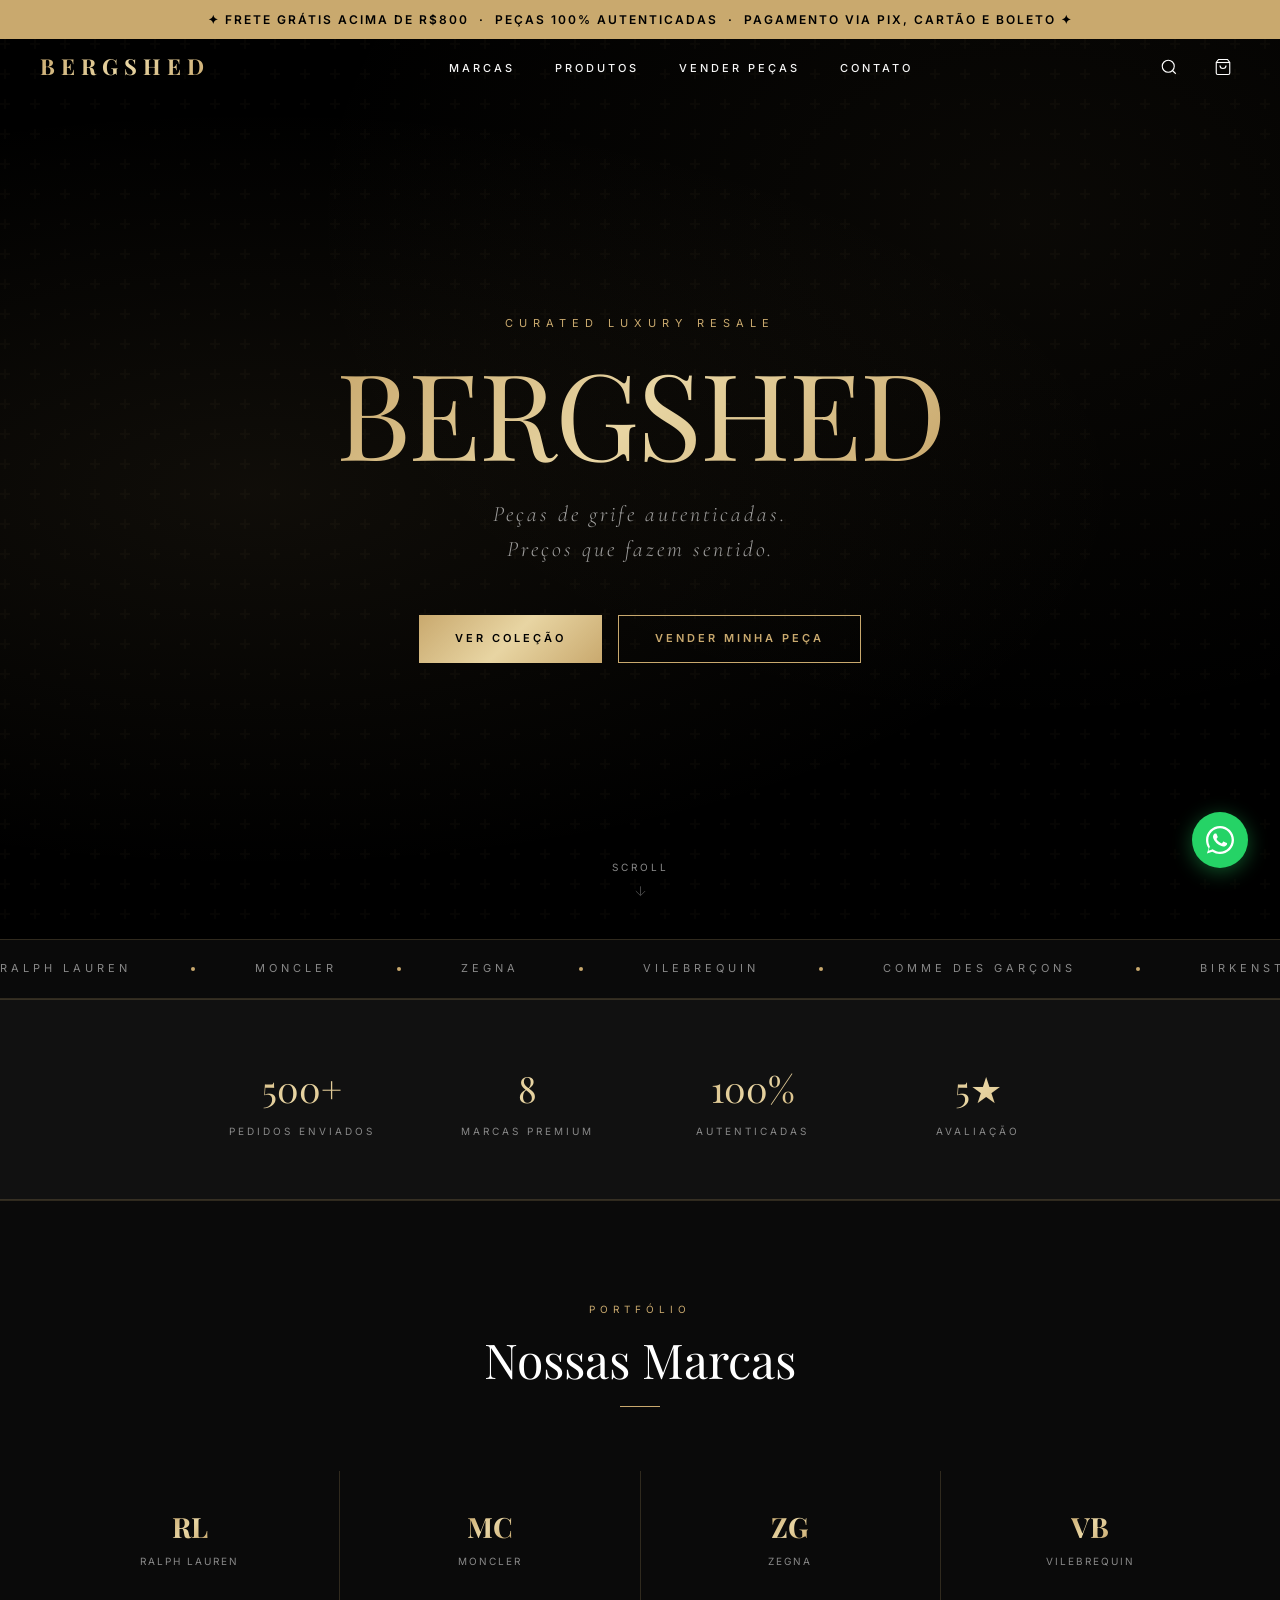
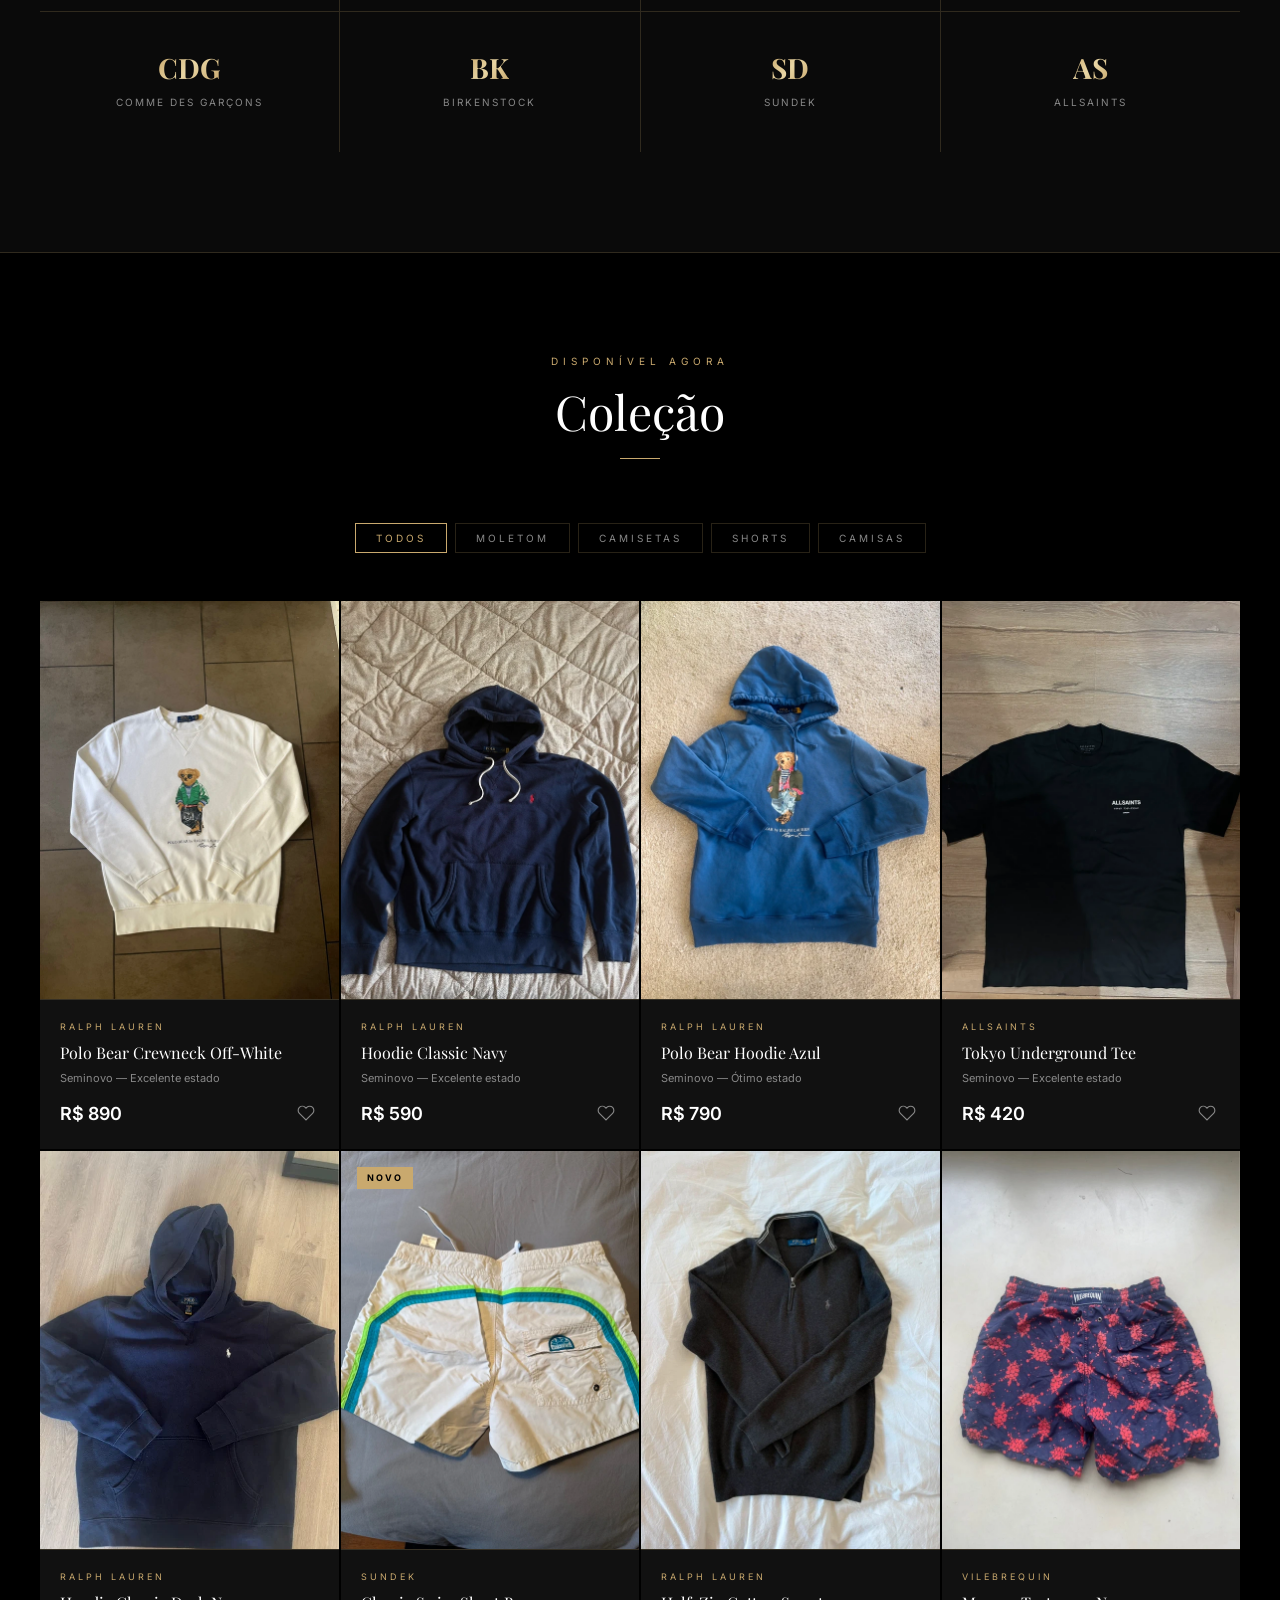
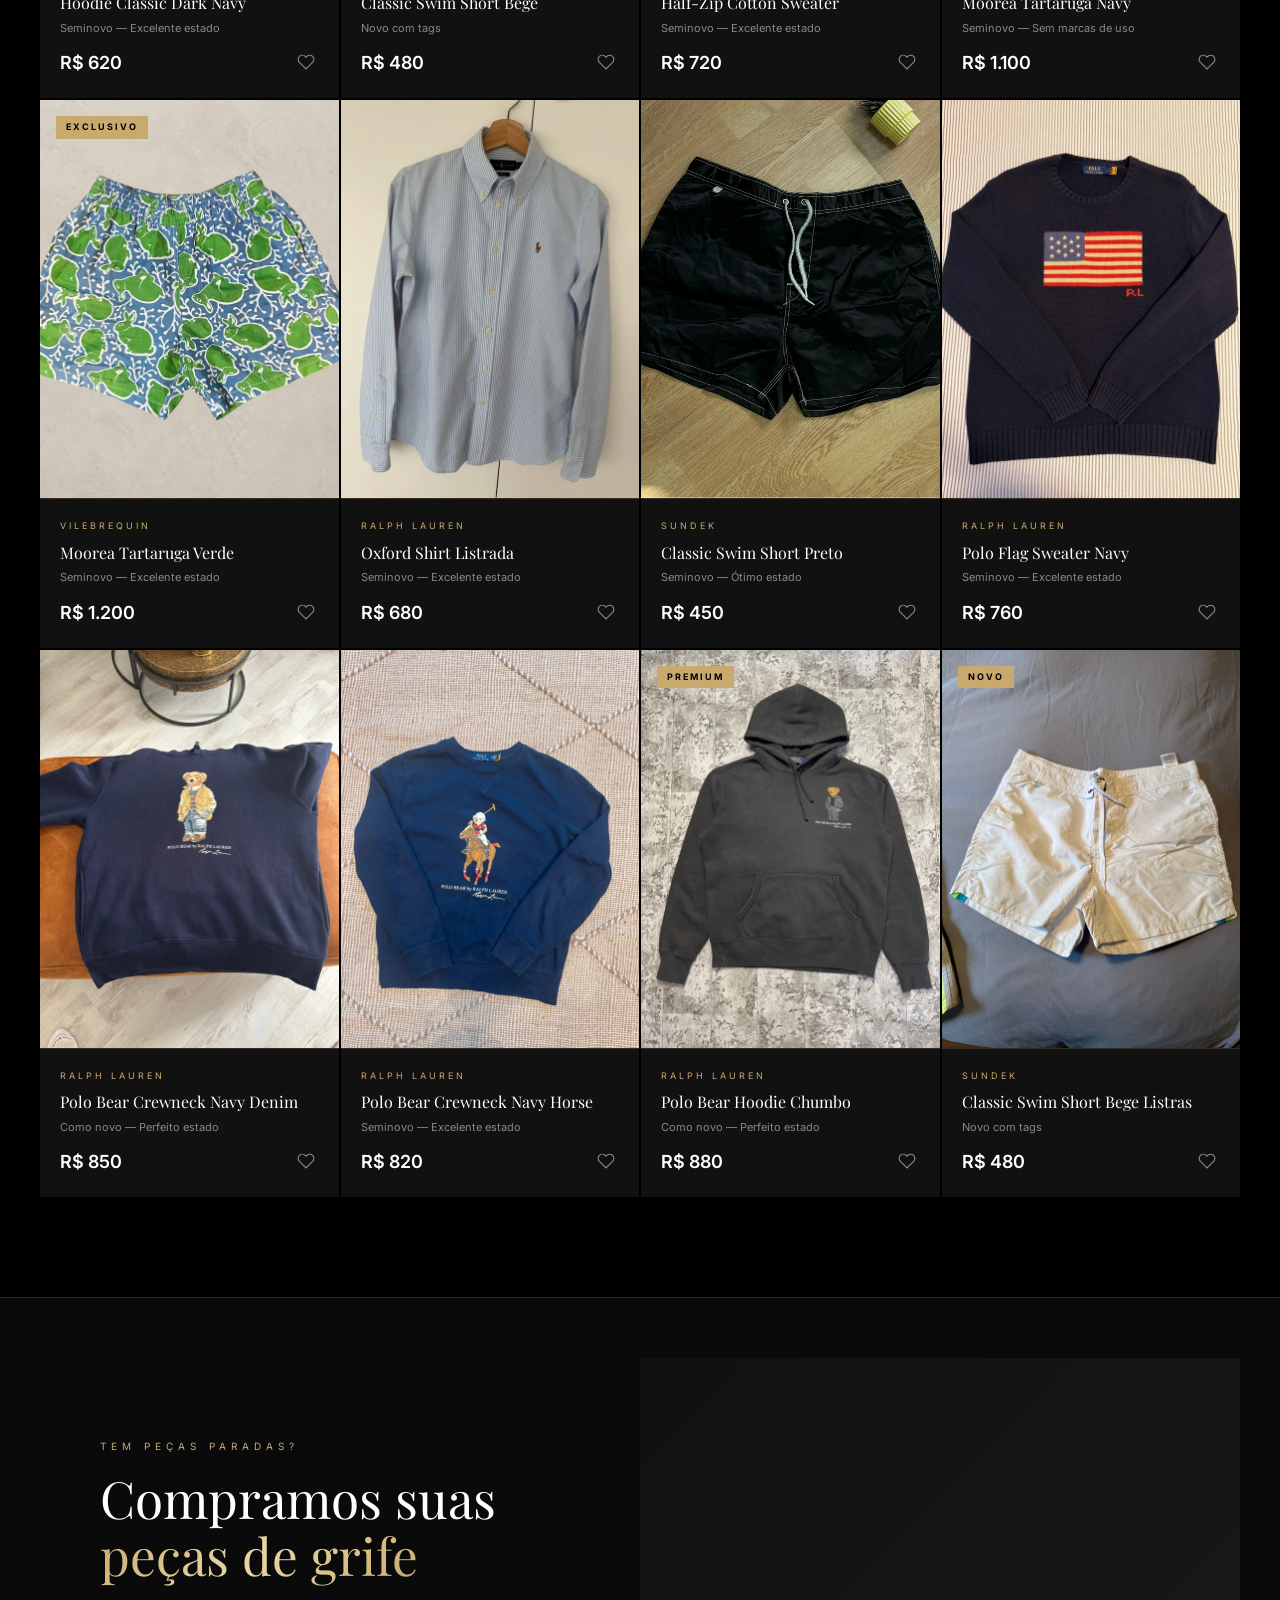
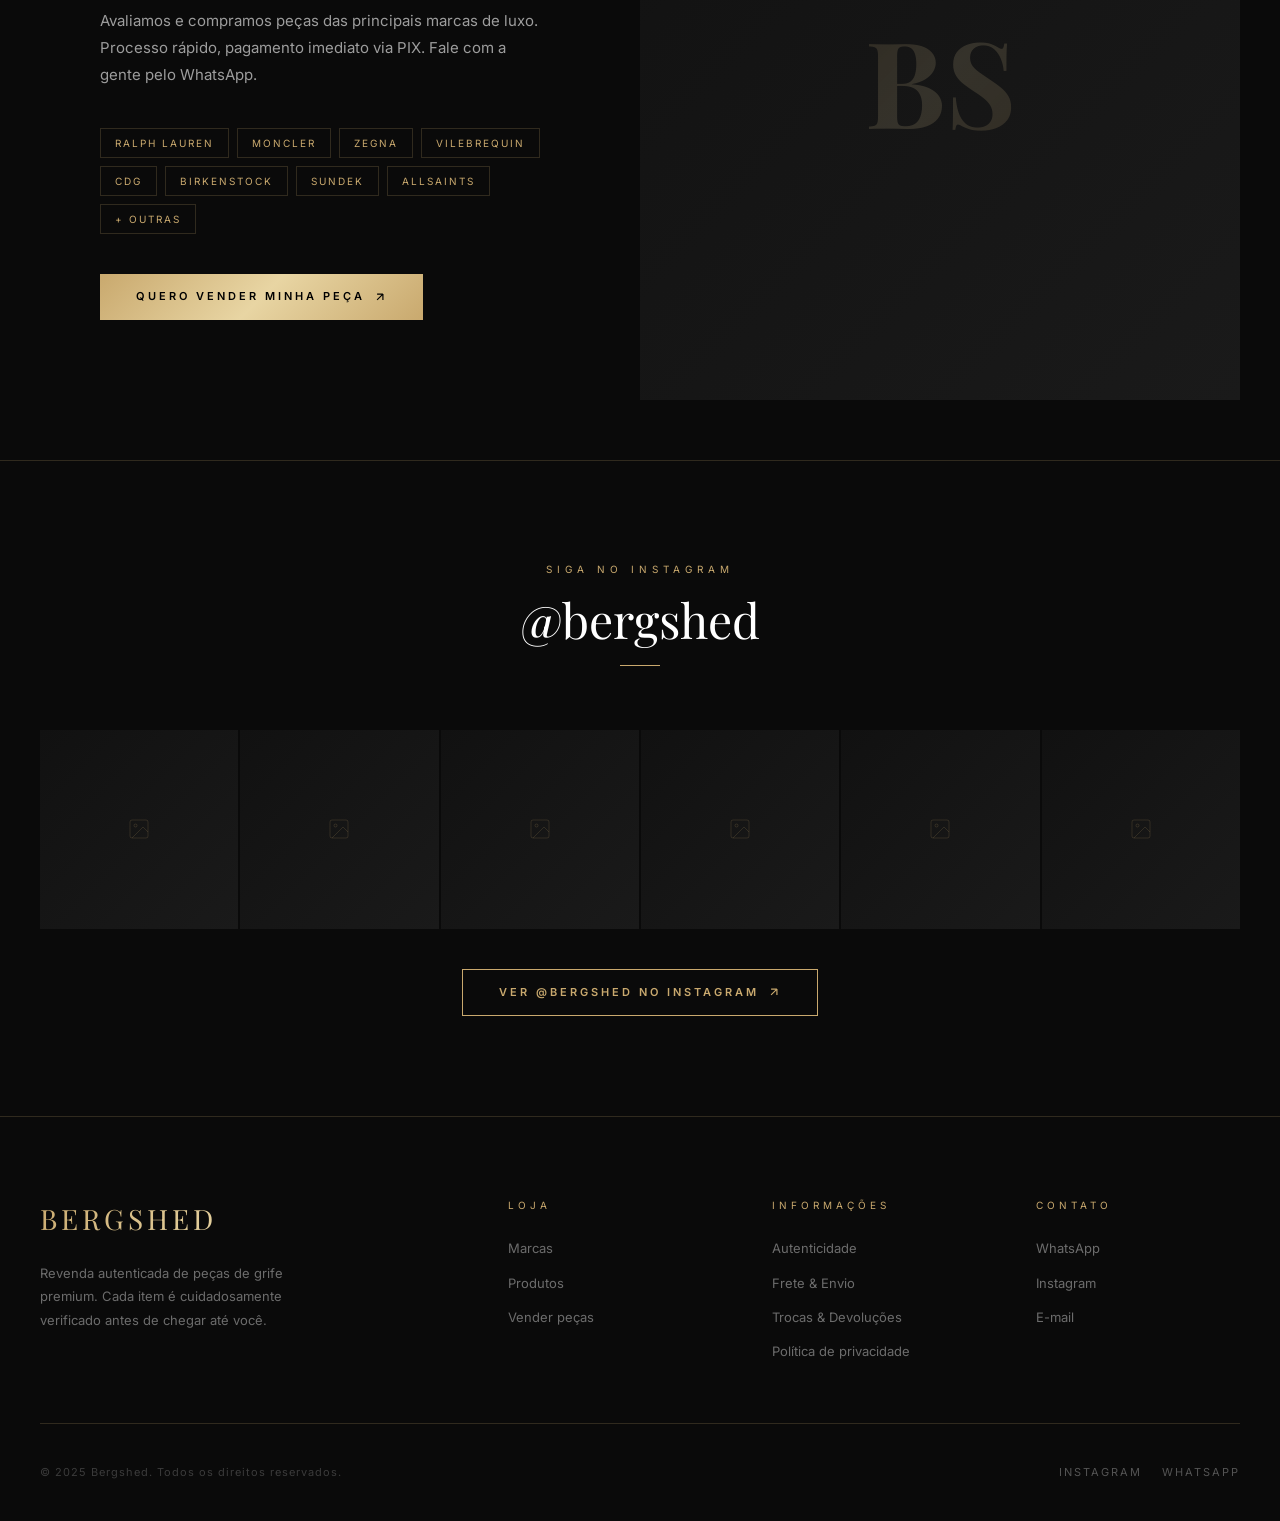
==== commit 20368f25: "Add 16 real product photos and update product catalog - Added p01-p16.webp product images from real " ====
--- a/index.html
+++ b/index.html
@@ -291,11 +291,10 @@
     <!-- Filters -->
     <div class="filters">
       <button class="filter-btn active" onclick="setFilter(this,'all')">Todos</button>
-      <button class="filter-btn" onclick="setFilter(this,'tshirts')">T-Shirts</button>
-      <button class="filter-btn" onclick="setFilter(this,'polo')">Polos</button>
+      <button class="filter-btn" onclick="setFilter(this,'moletom')">Moletom</button>
+      <button class="filter-btn" onclick="setFilter(this,'camiseta')">Camisetas</button>
       <button class="filter-btn" onclick="setFilter(this,'shorts')">Shorts</button>
-      <button class="filter-btn" onclick="setFilter(this,'jackets')">Jaquetas</button>
-      <button class="filter-btn" onclick="setFilter(this,'shoes')">Calçados</button>
+      <button class="filter-btn" onclick="setFilter(this,'camisa')">Camisas</button>
     </div>
 
     <!-- Products Grid (rendered via JS) -->
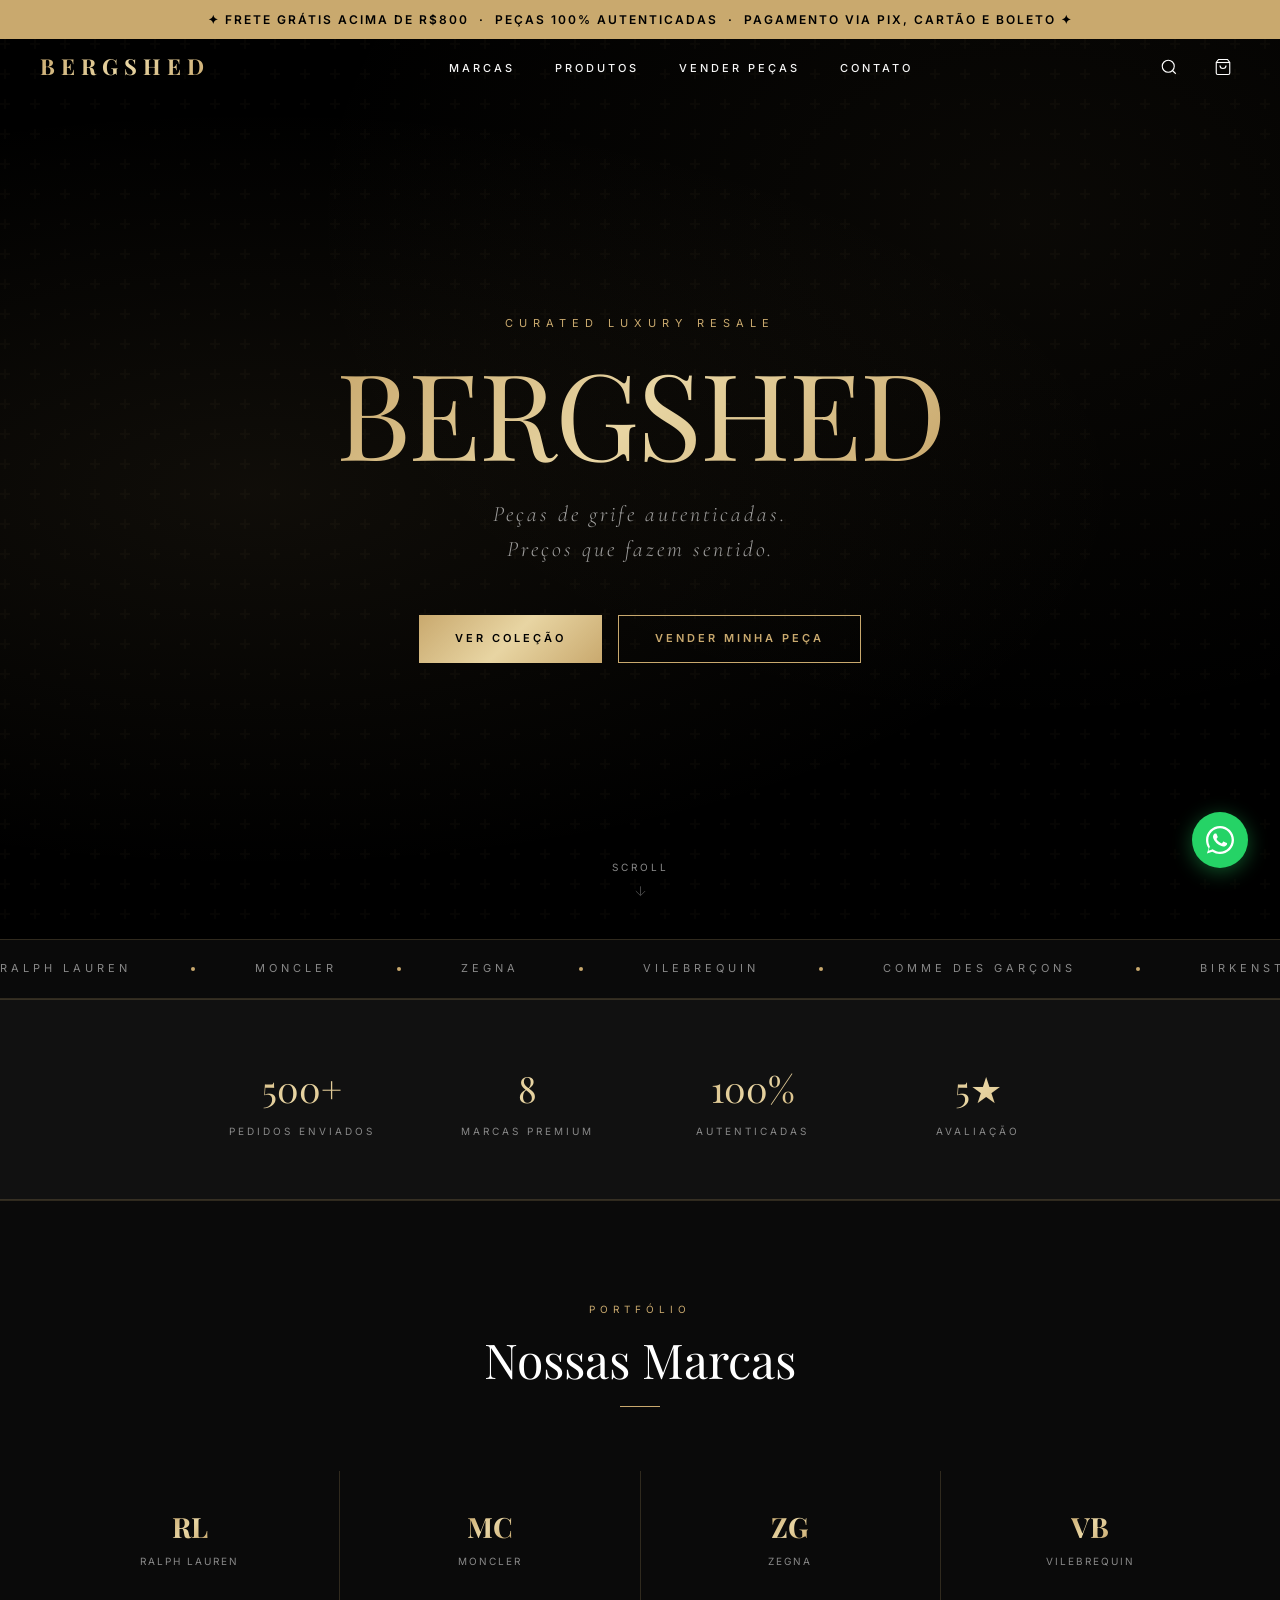
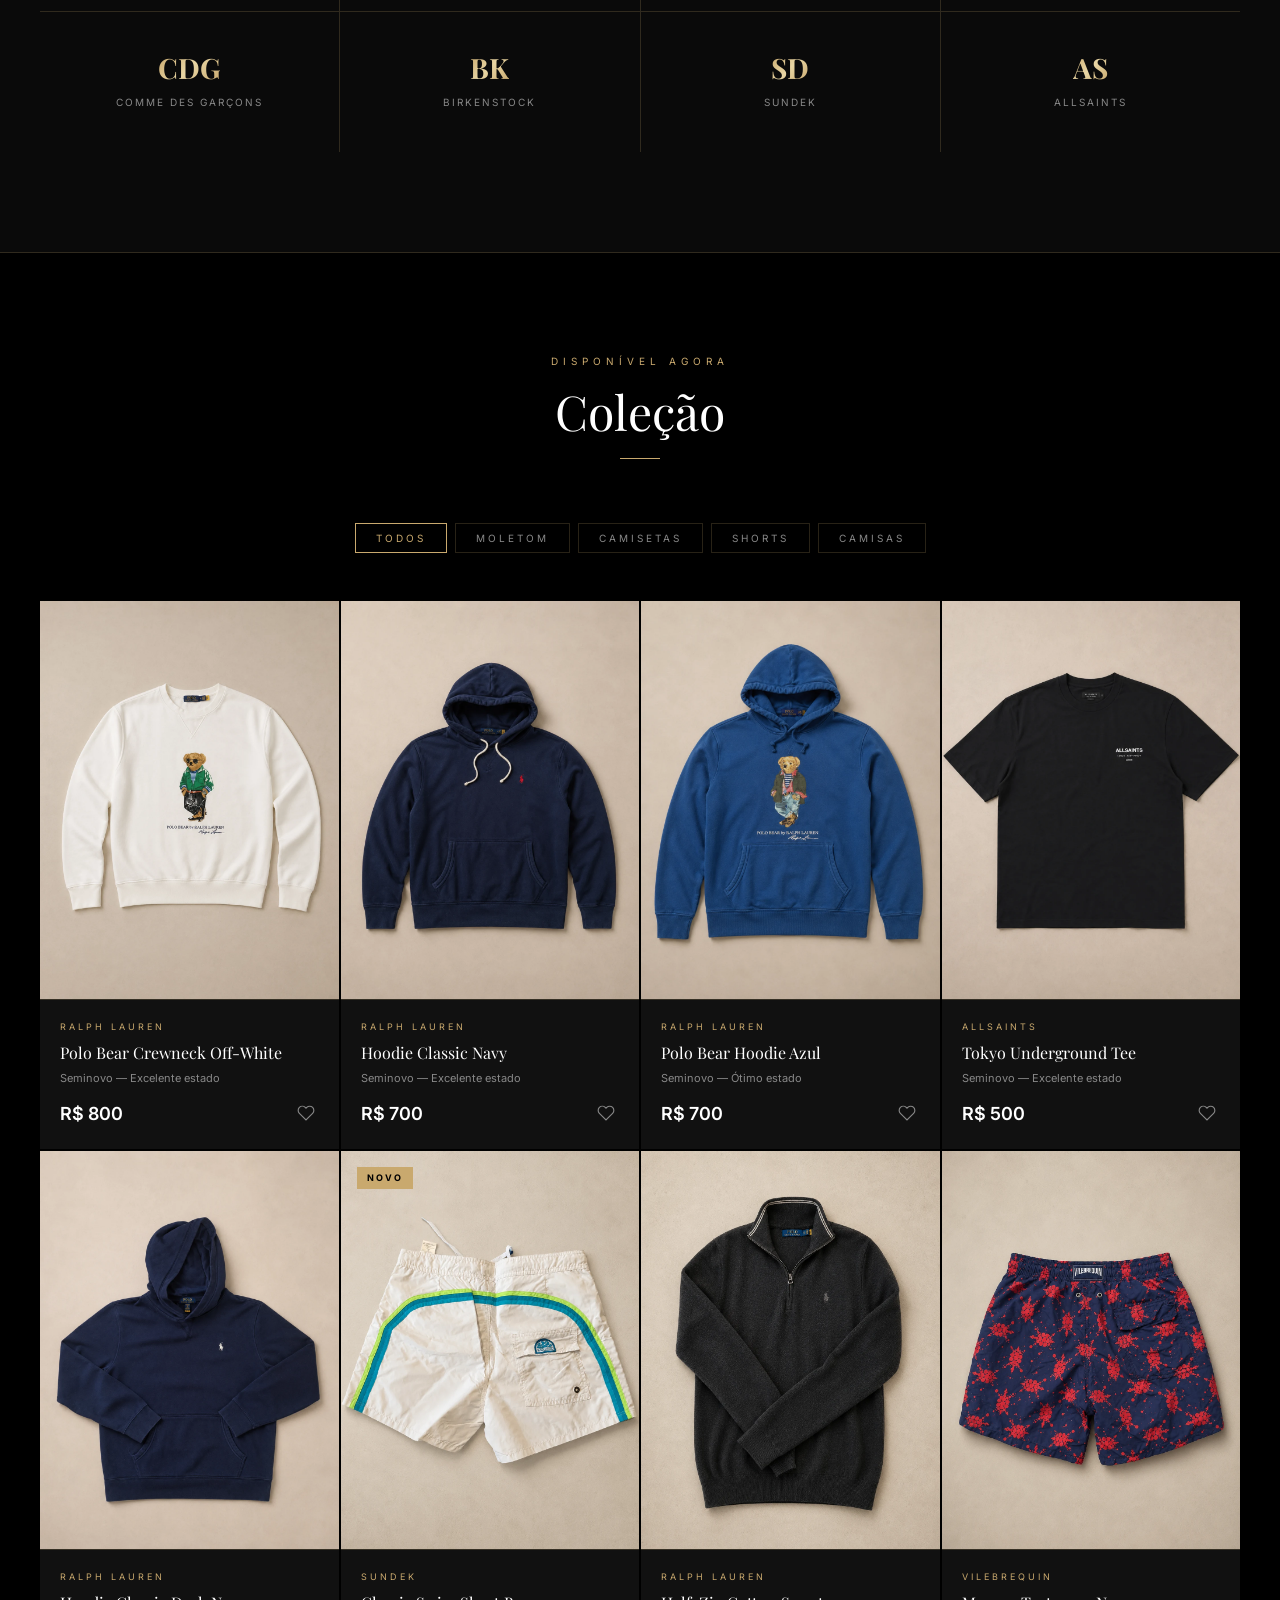
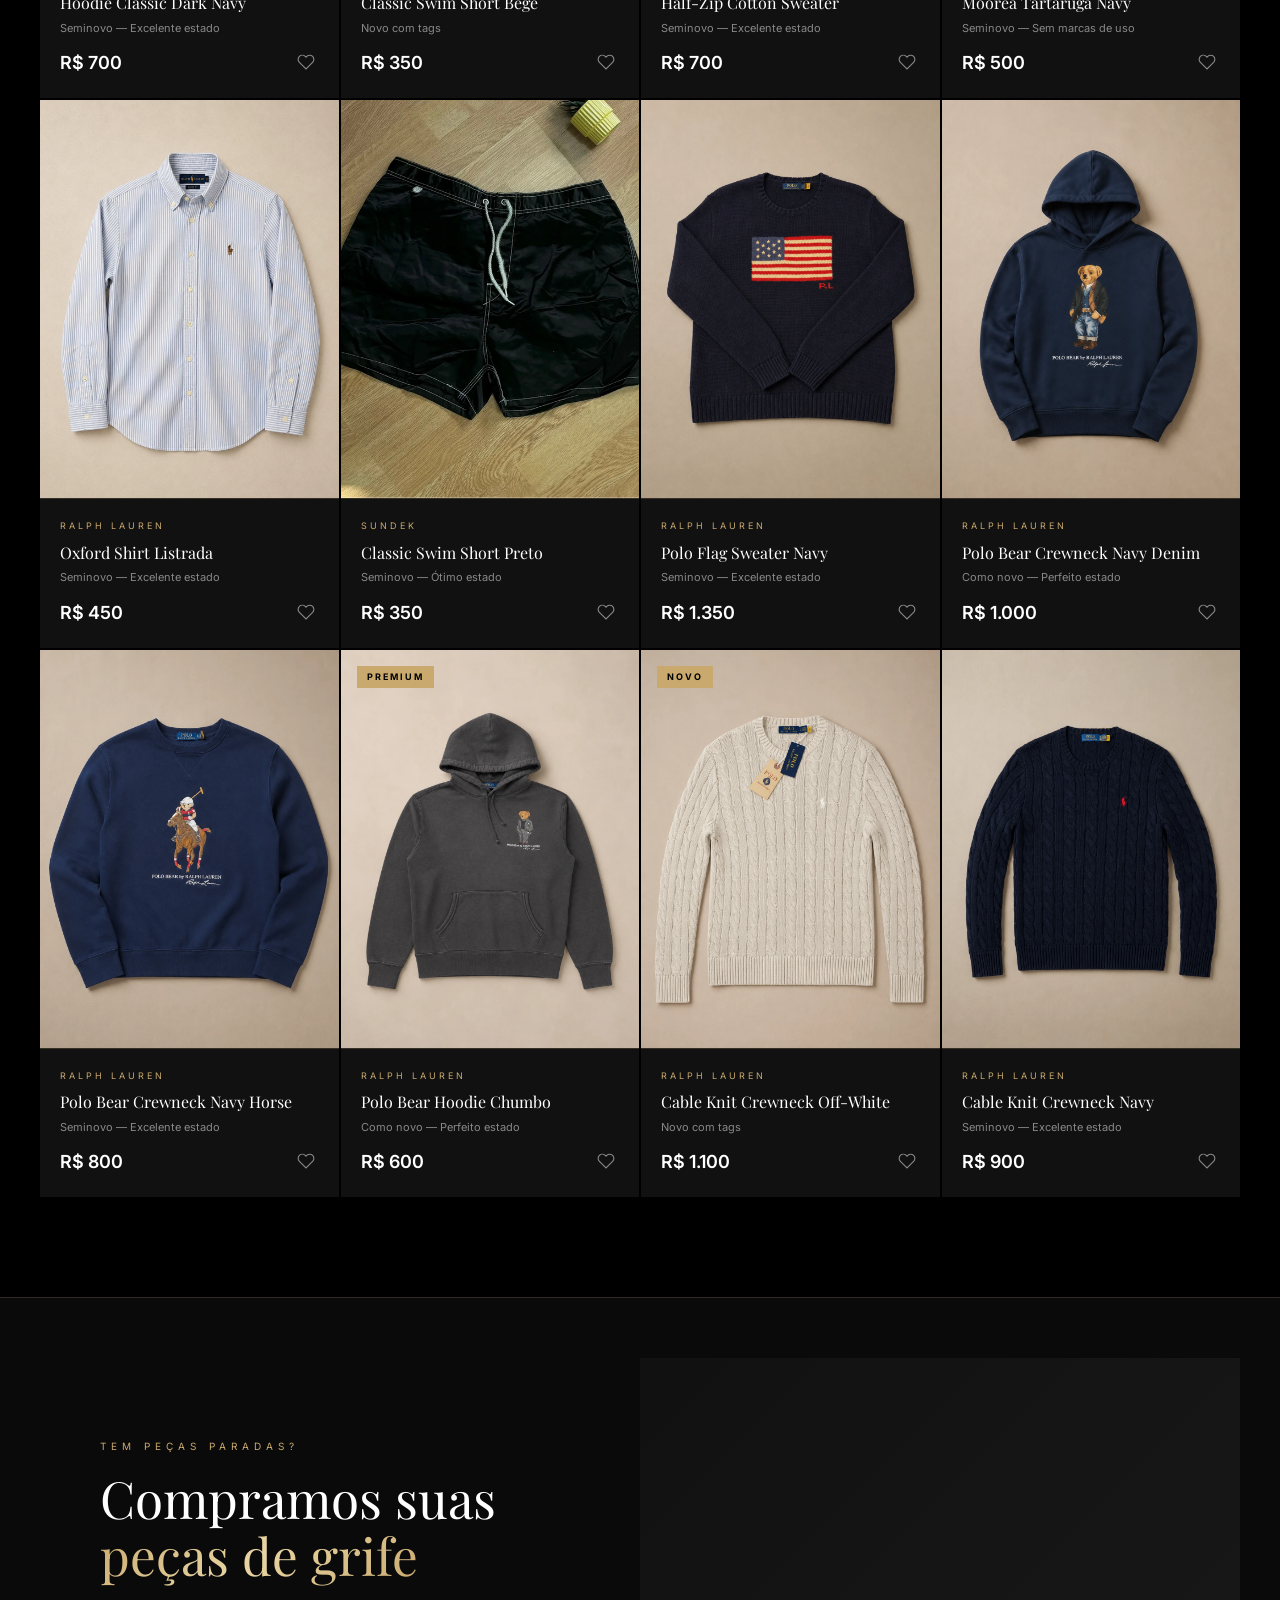
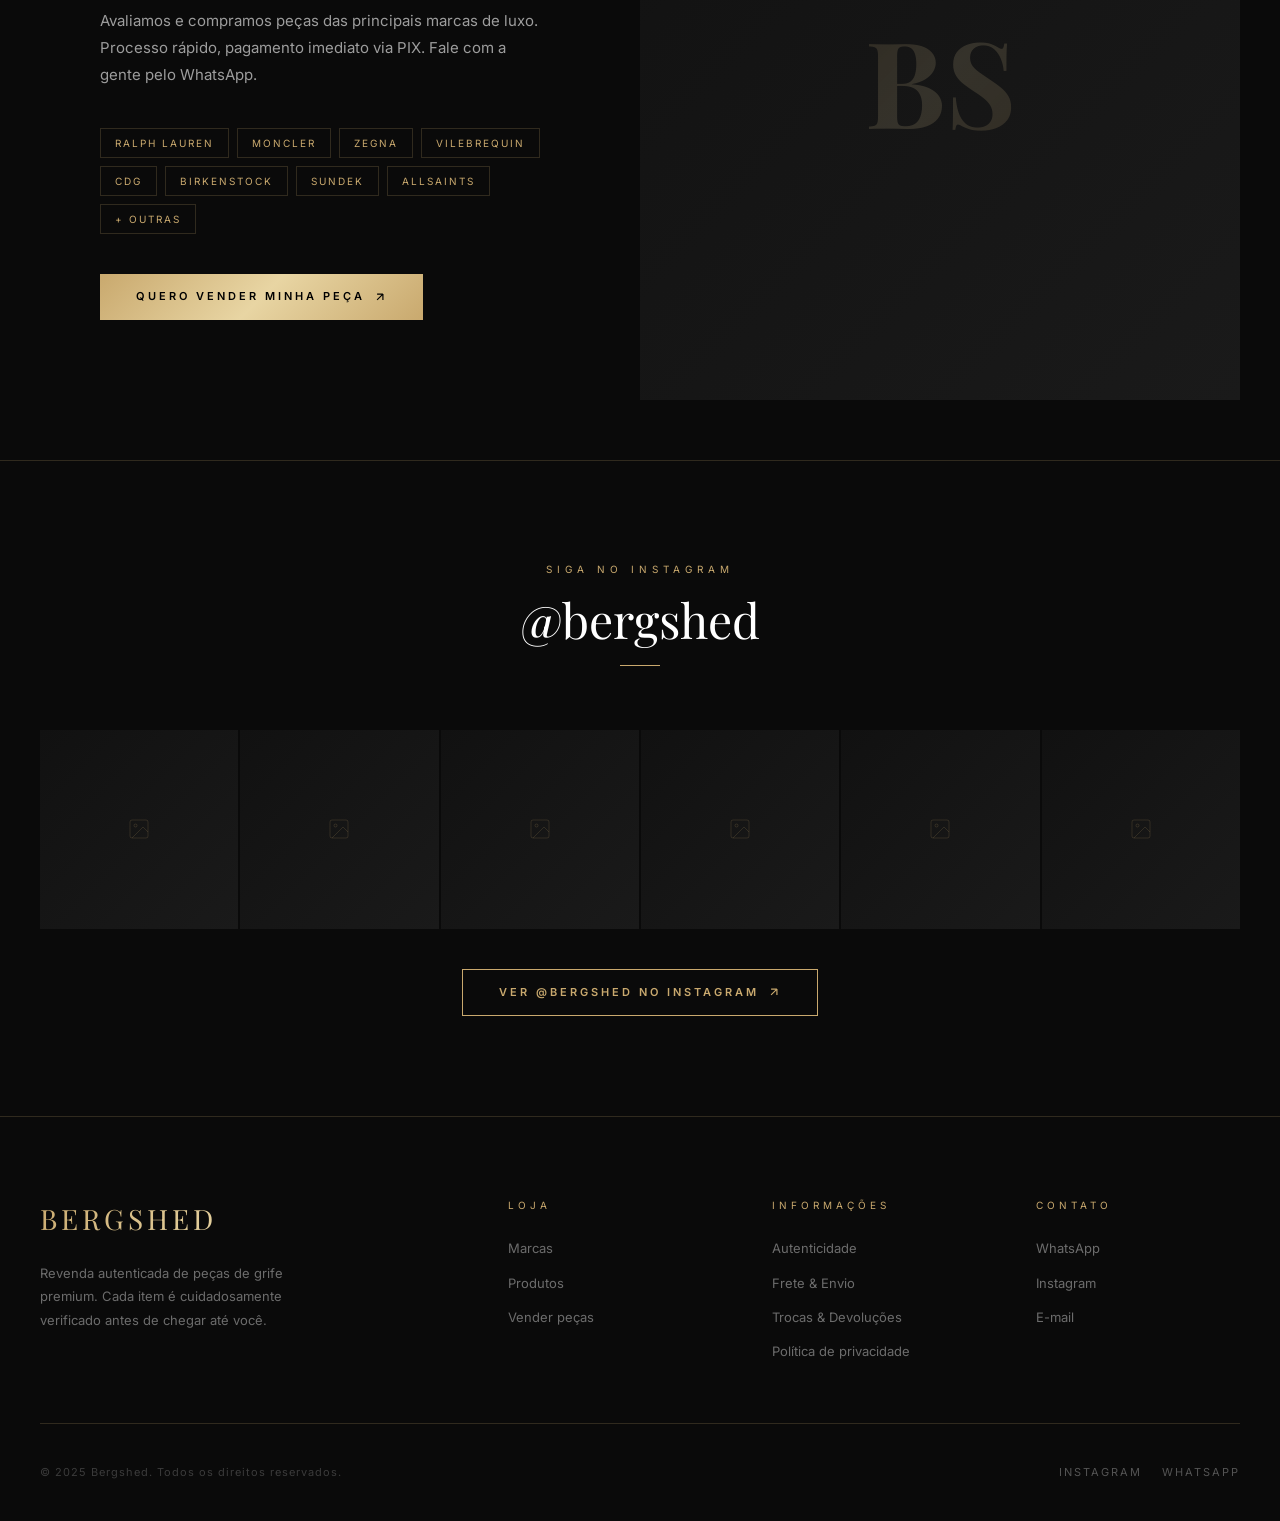
==== commit 724ff9dc: "Add files via upload" ====
--- a/index.html
+++ b/index.html
@@ -329,7 +329,7 @@
         <span class="sell-brand-tag">+ outras</span>
       </div>
 
-      <a href="https://wa.me/5511999999999?text=Olá!%20Quero%20vender%20uma%20peça%20de%20grife."
+      <a href="https://wa.me/5527920024287?text=Olá!%20Quero%20vender%20uma%20peça%20de%20grife."
          target="_blank" class="btn btn-gold fade-in" style="align-self:flex-start">
         Quero vender minha peça
         <svg width="14" height="14" viewBox="0 0 24 24" fill="none" stroke="currentColor" stroke-width="2">
@@ -462,7 +462,7 @@
         <div class="footer-heading">Contato</div>
         <ul class="footer-links">
           <li>
-            <a href="https://wa.me/5511999999999" target="_blank" class="footer-link">
+            <a href="https://wa.me/5527920024287" target="_blank" class="footer-link">
               WhatsApp
             </a>
           </li>
@@ -484,7 +484,7 @@
       <p class="footer-copy">© 2025 Bergshed. Todos os direitos reservados.</p>
       <div class="footer-social">
         <a href="https://instagram.com/bergshed" target="_blank">Instagram</a>
-        <a href="https://wa.me/5511999999999"    target="_blank">WhatsApp</a>
+        <a href="https://wa.me/5527920024287"    target="_blank">WhatsApp</a>
       </div>
     </div>
   </div>
@@ -556,7 +556,7 @@
 <!-- ═══════════════════════════════════════════
      WHATSAPP FLOAT
      ═══════════════════════════════════════════ -->
-<a href="https://wa.me/5511999999999" target="_blank" class="whatsapp-float" aria-label="WhatsApp">
+<a href="https://wa.me/5527920024287" target="_blank" class="whatsapp-float" aria-label="WhatsApp">
   <svg width="28" height="28" viewBox="0 0 24 24" fill="white">
     <path d="M17.472 14.382c-.297-.149-1.758-.867-2.03-.967-.273-.099-.471-.148-.67.15-.197.297-.767.966-.94 1.164-.173.199-.347.223-.644.075-.297-.15-1.255-.463-2.39-1.475-.883-.788-1.48-1.761-1.653-2.059-.173-.297-.018-.458.13-.606.134-.133.298-.347.446-.52.149-.174.198-.298.298-.497.099-.198.05-.371-.025-.52-.075-.149-.669-1.612-.916-2.207-.242-.579-.487-.5-.669-.51-.173-.008-.371-.01-.57-.01-.198 0-.52.074-.792.372-.272.297-1.04 1.016-1.04 2.479 0 1.462 1.065 2.875 1.213 3.074.149.198 2.096 3.2 5.077 4.487.709.306 1.262.489 1.694.625.712.227 1.36.195 1.871.118.571-.085 1.758-.719 2.006-1.413.248-.694.248-1.289.173-1.413-.074-.124-.272-.198-.57-.347z"/>
     <path d="M12 0C5.373 0 0 5.373 0 12c0 2.625.846 5.059 2.28 7.041L.789 23.5l4.566-1.469A11.94 11.94 0 0012 24c6.627 0 12-5.373 12-12S18.627 0 12 0zm0 22c-2.09 0-4.042-.637-5.664-1.726l-.406-.241-3.863 1.244 1.267-3.754-.263-.421A9.957 9.957 0 012 12C2 6.477 6.477 2 12 2s10 4.477 10 10-4.477 10-10 10z"/>
--- a/css/style.css
+++ b/css/style.css
@@ -1208,6 +1208,87 @@
   object-fit: cover;
 }
 
+.modal-carousel {
+  position: relative;
+  width: 100%;
+  height: 100%;
+  overflow: hidden;
+}
+
+.modal-carousel-track {
+  display: flex;
+  width: 100%;
+  height: 100%;
+  transition: transform 0.35s ease;
+  cursor: grab;
+}
+
+.modal-carousel-track.dragging {
+  transition: none;
+  cursor: grabbing;
+}
+
+.modal-carousel-track img {
+  width: 100%;
+  height: 100%;
+  object-fit: cover;
+  flex-shrink: 0;
+  user-select: none;
+  -webkit-user-drag: none;
+}
+
+.modal-carousel-dots {
+  position: absolute;
+  bottom: 16px;
+  left: 50%;
+  transform: translateX(-50%);
+  display: flex;
+  gap: 8px;
+  z-index: 2;
+}
+
+.modal-carousel-dot {
+  width: 7px;
+  height: 7px;
+  border-radius: 50%;
+  background: rgba(255,255,255,0.4);
+  border: none;
+  padding: 0;
+  cursor: pointer;
+  transition: var(--transition);
+}
+
+.modal-carousel-dot.active {
+  background: var(--gold, #C9A96E);
+  width: 20px;
+  border-radius: 4px;
+}
+
+.modal-carousel-arrow {
+  position: absolute;
+  top: 50%;
+  transform: translateY(-50%);
+  width: 36px;
+  height: 36px;
+  border-radius: 50%;
+  border: none;
+  background: rgba(0,0,0,0.45);
+  color: #fff;
+  display: flex;
+  align-items: center;
+  justify-content: center;
+  cursor: pointer;
+  z-index: 2;
+  transition: var(--transition);
+}
+
+.modal-carousel-arrow:hover {
+  background: rgba(0,0,0,0.7);
+}
+
+.modal-carousel-arrow.prev { left: 12px; }
+.modal-carousel-arrow.next { right: 12px; }
+
 .modal-image-placeholder {
   width: 100%;
   height: 100%;
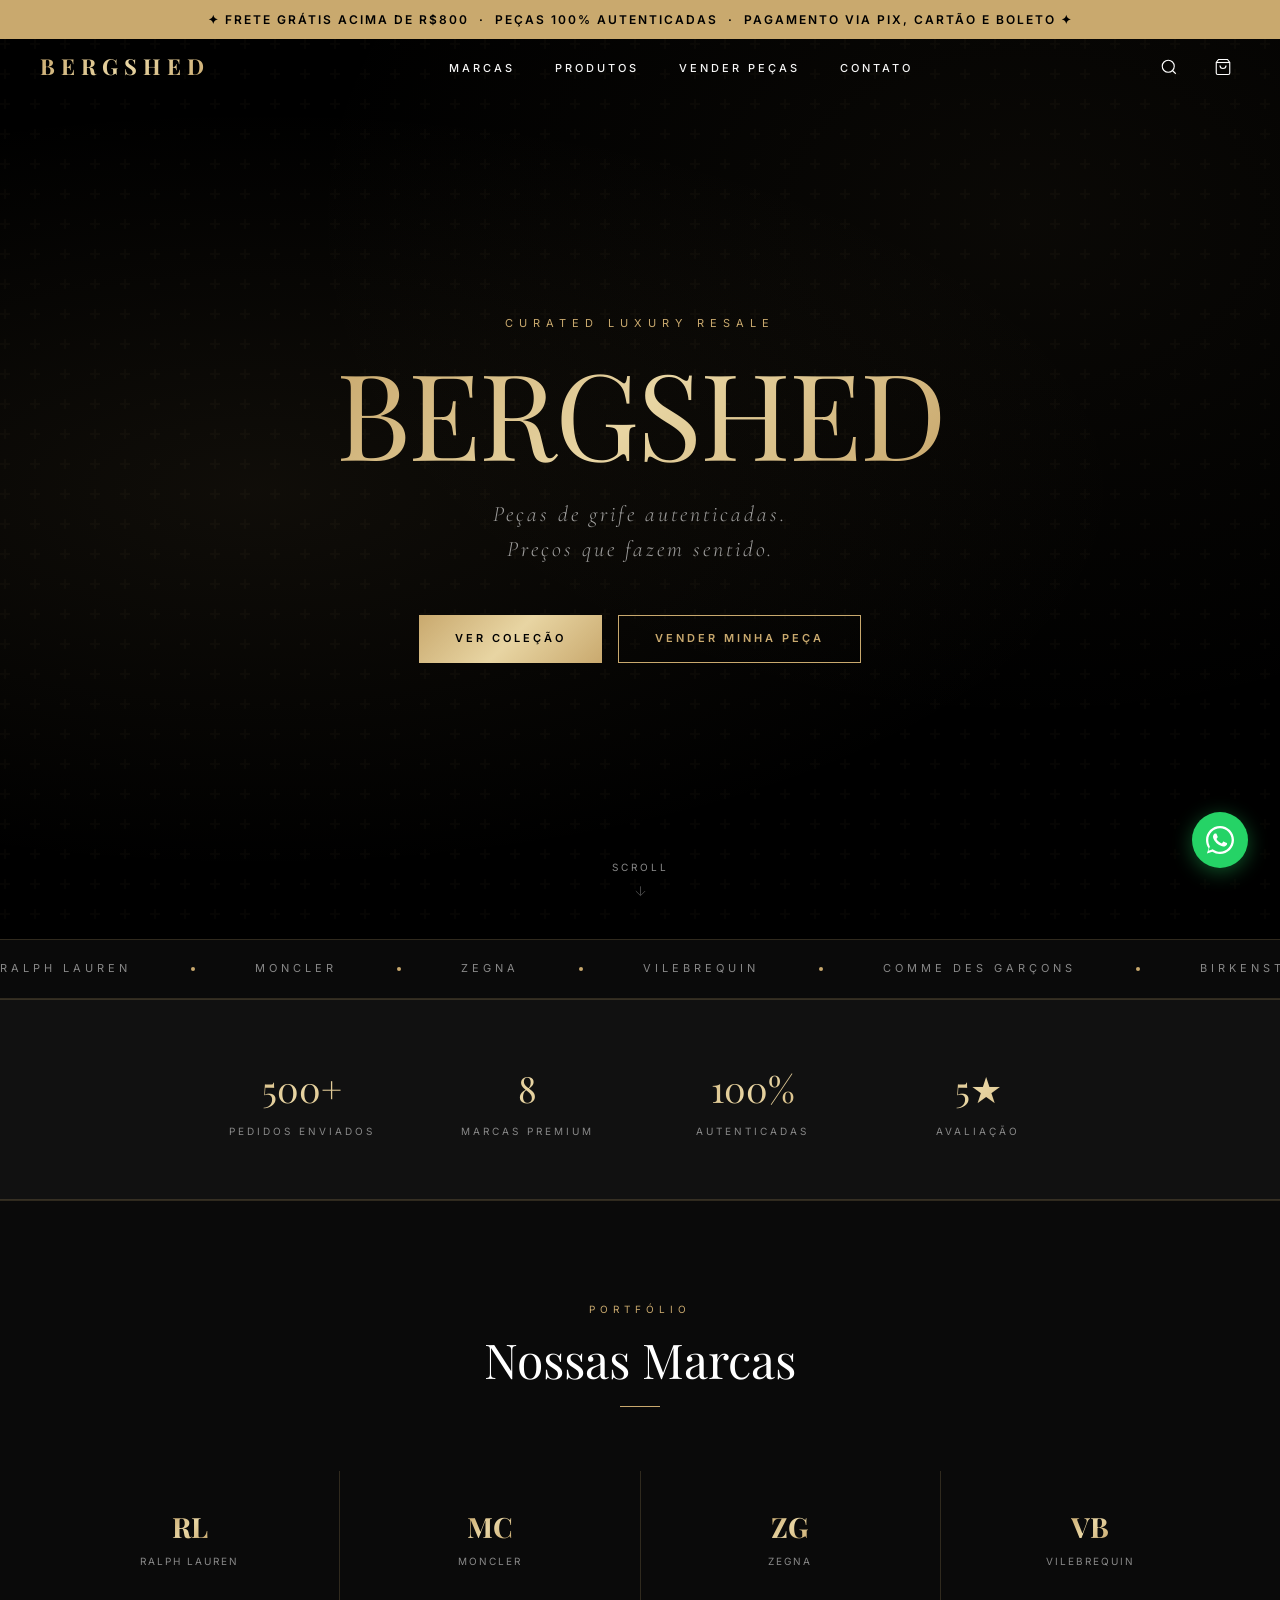
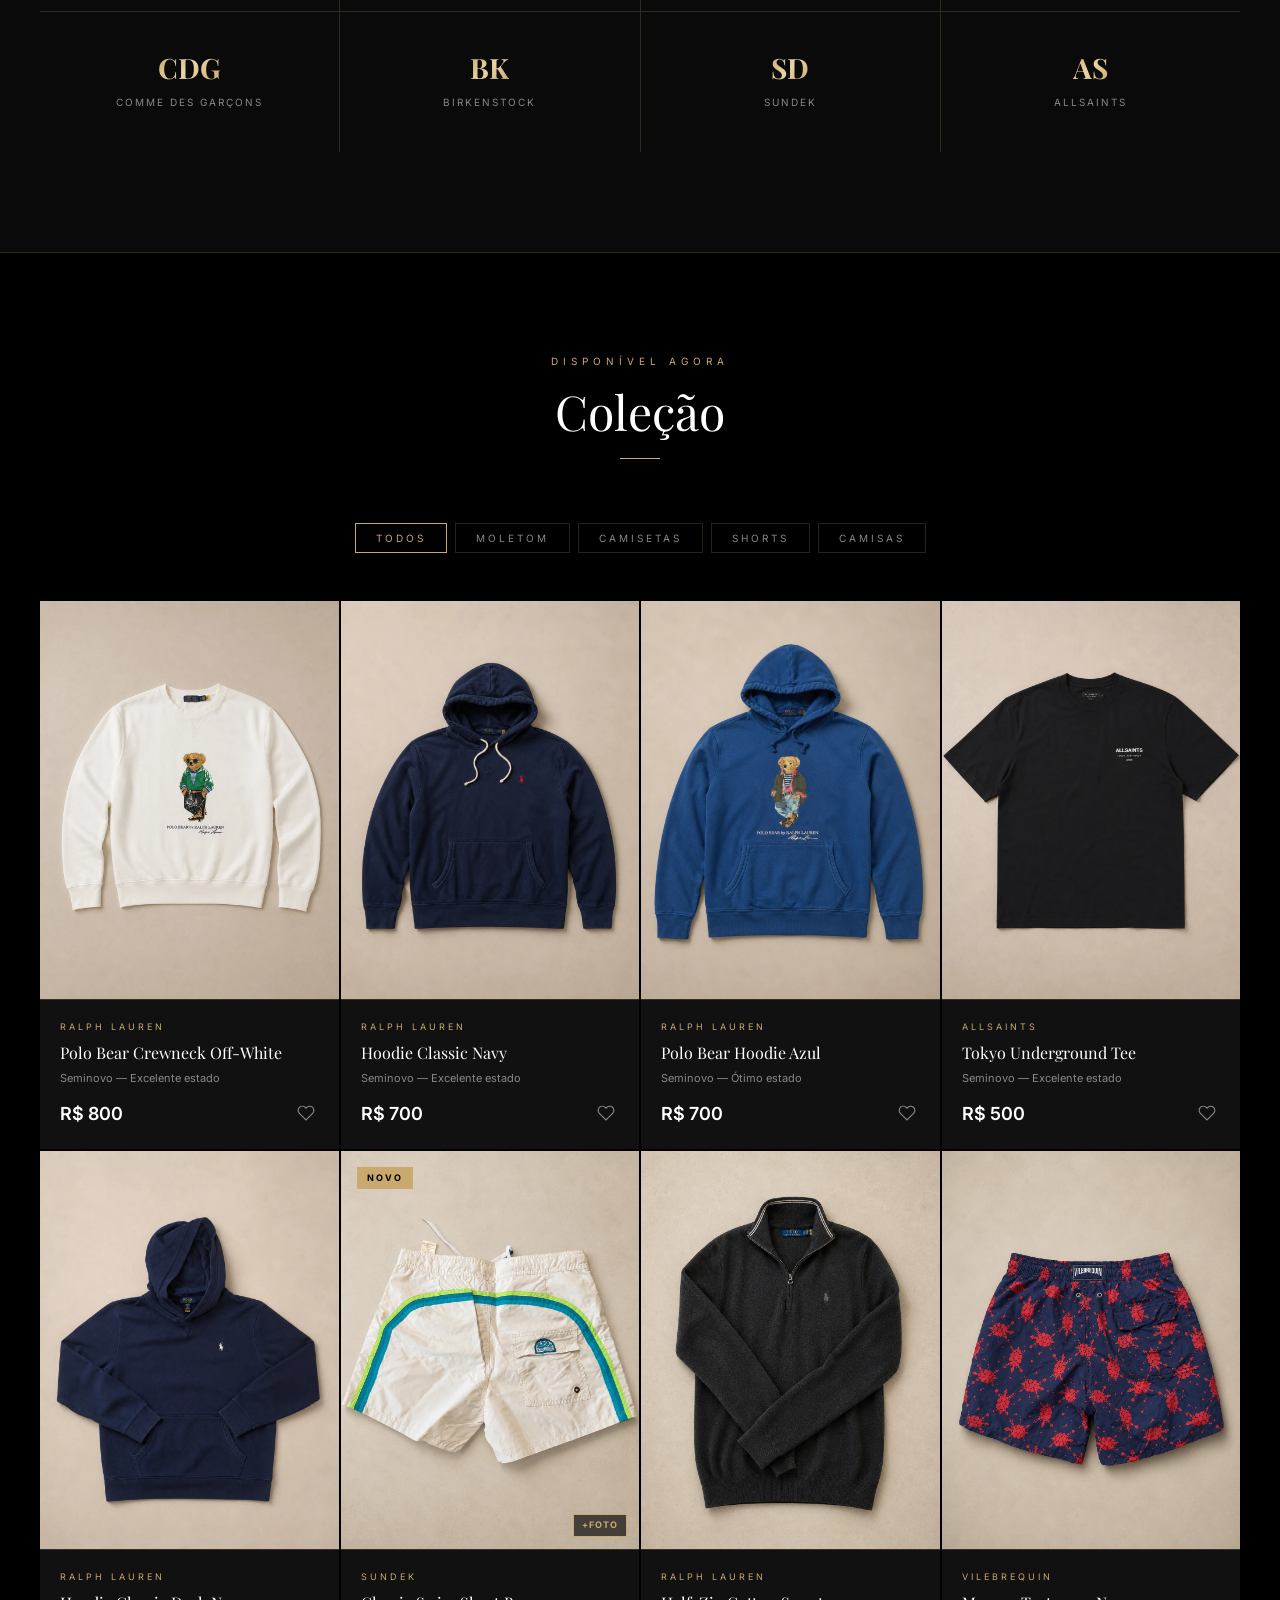
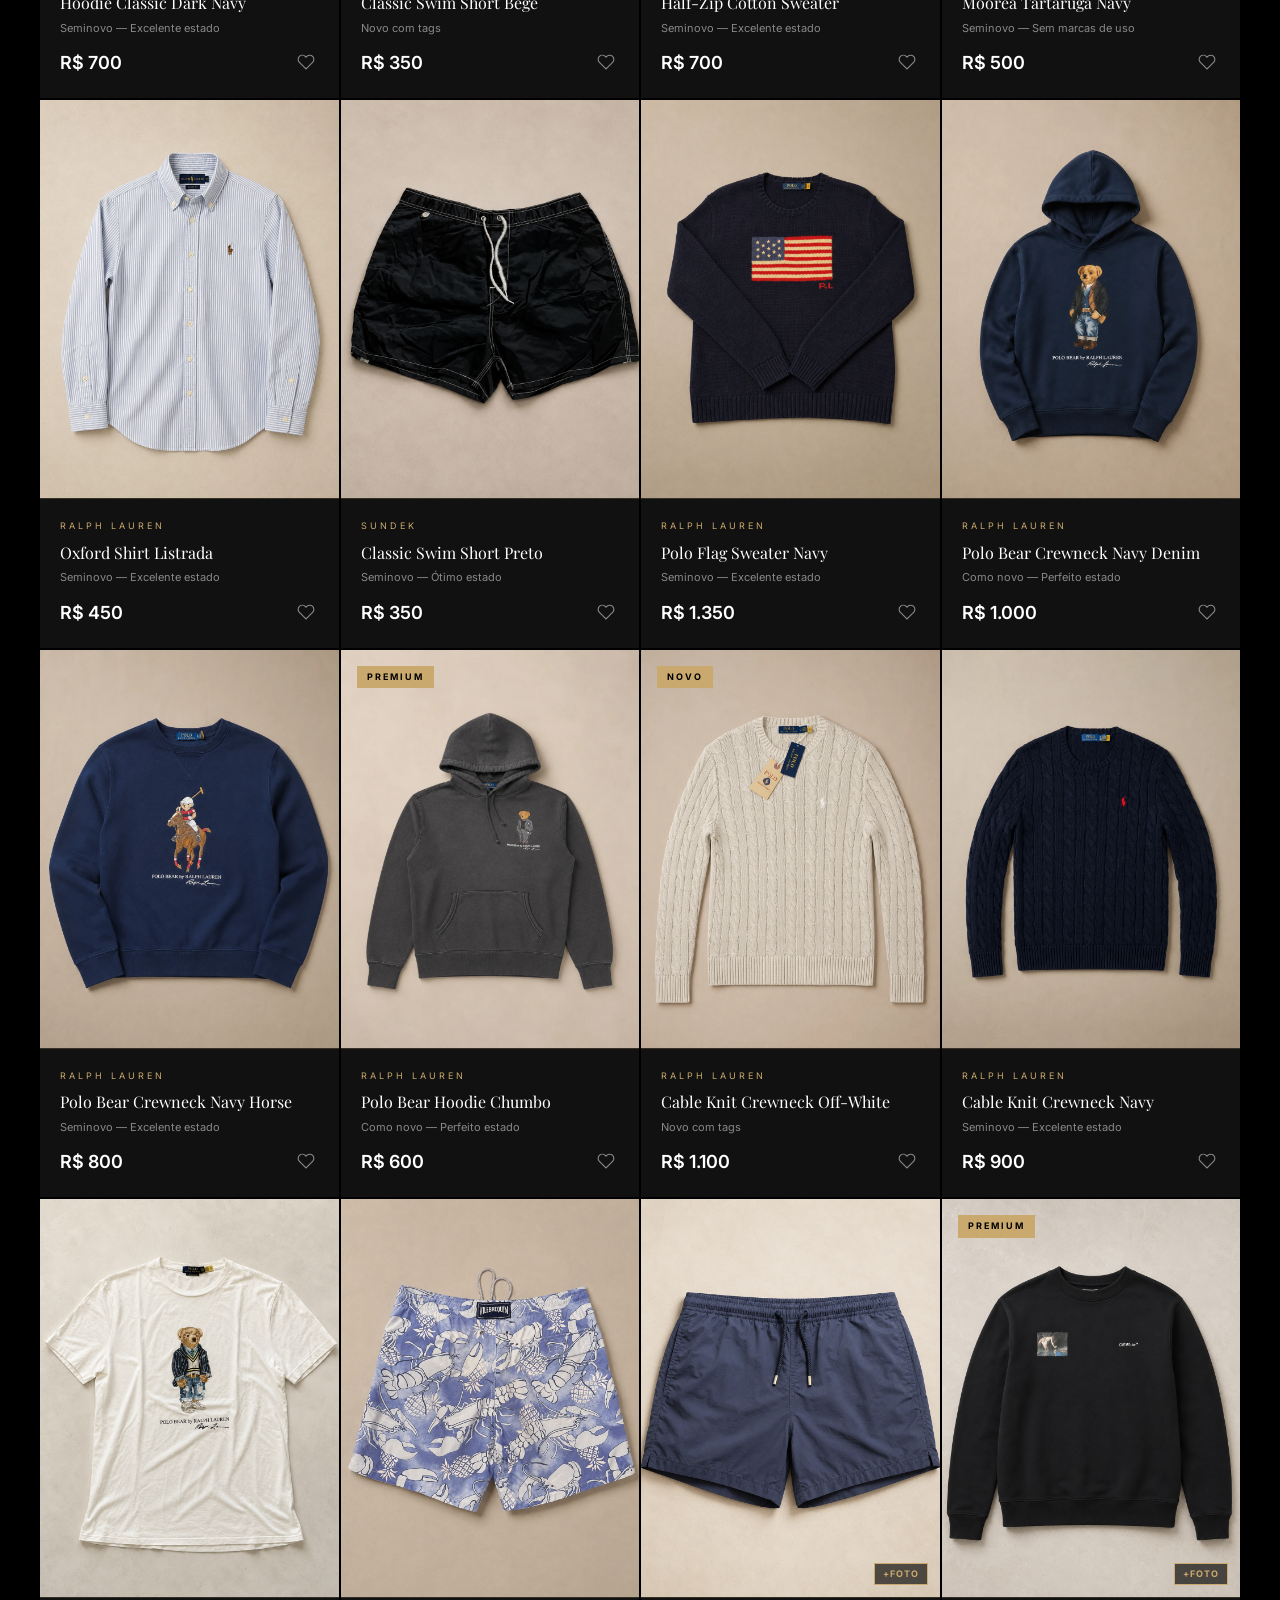
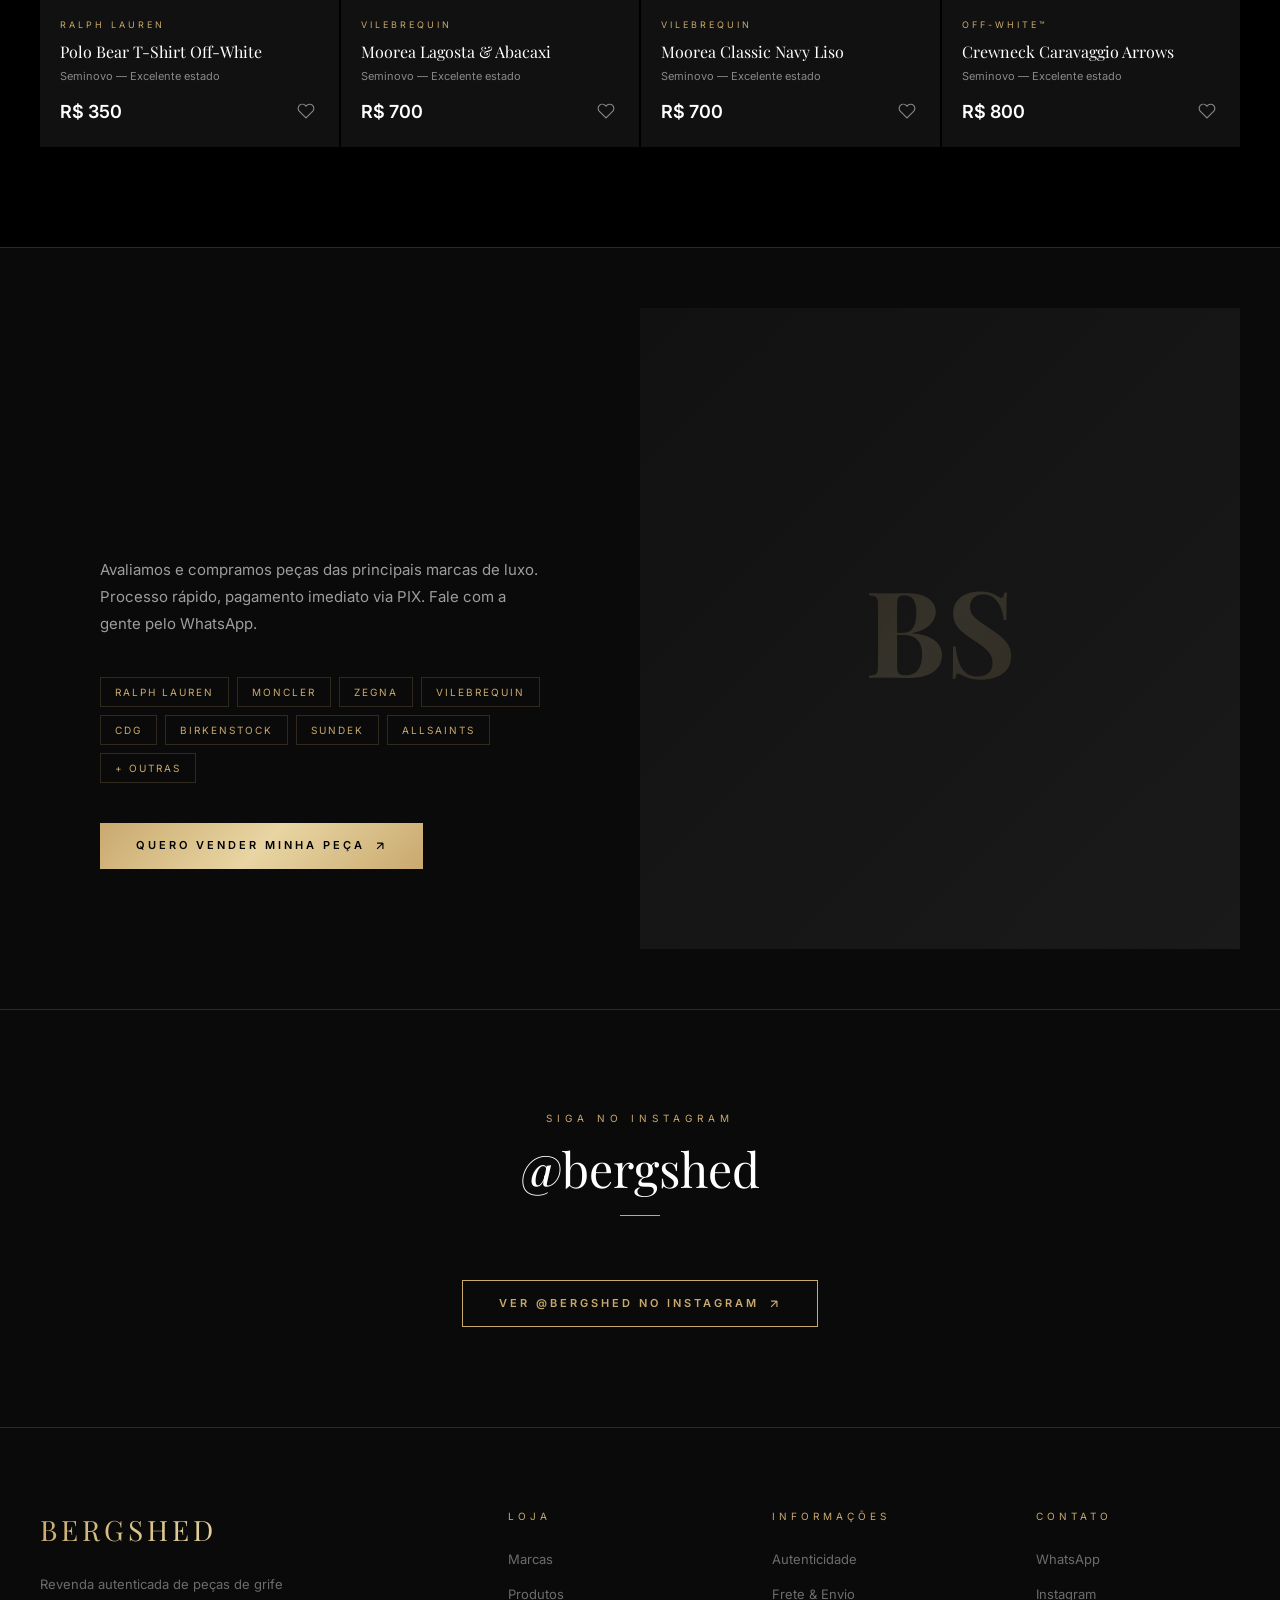
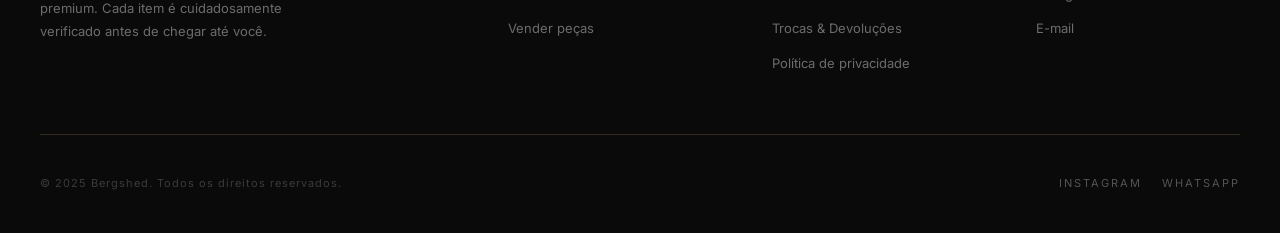
==== commit fa52b79a: "Replace Instagram placeholder grid with Behold.so live feed widget Co-Authored-By: Claude Sonnet 4.6" ====
--- a/index.html
+++ b/index.html
@@ -357,62 +357,15 @@
       <div class="section-line"></div>
     </div>
 
-    <div class="instagram-grid">
-      <!-- Adicione fotos reais aqui. Por ora: placeholders -->
-      <div class="instagram-item fade-in">
-        <div class="instagram-placeholder">
-          <svg width="24" height="24" viewBox="0 0 24 24" fill="none" stroke="currentColor" stroke-width="0.8">
-            <rect x="3" y="3" width="18" height="18" rx="2"/>
-            <circle cx="8.5" cy="8.5" r="1.5"/>
-            <polyline points="21 15 16 10 5 21"/>
-          </svg>
-        </div>
-      </div>
-      <div class="instagram-item fade-in">
-        <div class="instagram-placeholder">
-          <svg width="24" height="24" viewBox="0 0 24 24" fill="none" stroke="currentColor" stroke-width="0.8">
-            <rect x="3" y="3" width="18" height="18" rx="2"/>
-            <circle cx="8.5" cy="8.5" r="1.5"/>
-            <polyline points="21 15 16 10 5 21"/>
-          </svg>
-        </div>
-      </div>
-      <div class="instagram-item fade-in">
-        <div class="instagram-placeholder">
-          <svg width="24" height="24" viewBox="0 0 24 24" fill="none" stroke="currentColor" stroke-width="0.8">
-            <rect x="3" y="3" width="18" height="18" rx="2"/>
-            <circle cx="8.5" cy="8.5" r="1.5"/>
-            <polyline points="21 15 16 10 5 21"/>
-          </svg>
-        </div>
-      </div>
-      <div class="instagram-item fade-in">
-        <div class="instagram-placeholder">
-          <svg width="24" height="24" viewBox="0 0 24 24" fill="none" stroke="currentColor" stroke-width="0.8">
-            <rect x="3" y="3" width="18" height="18" rx="2"/>
-            <circle cx="8.5" cy="8.5" r="1.5"/>
-            <polyline points="21 15 16 10 5 21"/>
-          </svg>
-        </div>
-      </div>
-      <div class="instagram-item fade-in">
-        <div class="instagram-placeholder">
-          <svg width="24" height="24" viewBox="0 0 24 24" fill="none" stroke="currentColor" stroke-width="0.8">
-            <rect x="3" y="3" width="18" height="18" rx="2"/>
-            <circle cx="8.5" cy="8.5" r="1.5"/>
-            <polyline points="21 15 16 10 5 21"/>
-          </svg>
-        </div>
-      </div>
-      <div class="instagram-item fade-in">
-        <div class="instagram-placeholder">
-          <svg width="24" height="24" viewBox="0 0 24 24" fill="none" stroke="currentColor" stroke-width="0.8">
-            <rect x="3" y="3" width="18" height="18" rx="2"/>
-            <circle cx="8.5" cy="8.5" r="1.5"/>
-            <polyline points="21 15 16 10 5 21"/>
-          </svg>
-        </div>
-      </div>
+    <div class="behold-wrap">
+      <behold-widget feed-id="xfT3u0y6UZTmEx6rJgFp"></behold-widget>
+      <script>
+        (() => {
+          if(window.__bhldScript)return;window.__bhldScript=true;
+          const d=document,s=d.createElement("script");s.type="module";
+          s.src="https://w.behold.so/widget.js";setTimeout(()=>{d.head.append(s);},0);
+        })();
+      </script>
     </div>
 
     <div style="text-align:center;margin-top:40px">
--- a/css/style.css
+++ b/css/style.css
@@ -527,6 +527,20 @@
   padding: 4px 10px;
 }
 
+.product-multi-badge {
+  position: absolute;
+  bottom: 12px;
+  right: 12px;
+  background: rgba(0,0,0,0.65);
+  color: var(--gold);
+  font-size: 9px;
+  font-weight: 700;
+  letter-spacing: 1px;
+  text-transform: uppercase;
+  padding: 3px 8px;
+  border: 1px solid var(--gold);
+}
+
 .product-overlay {
   position: absolute;
   inset: 0;
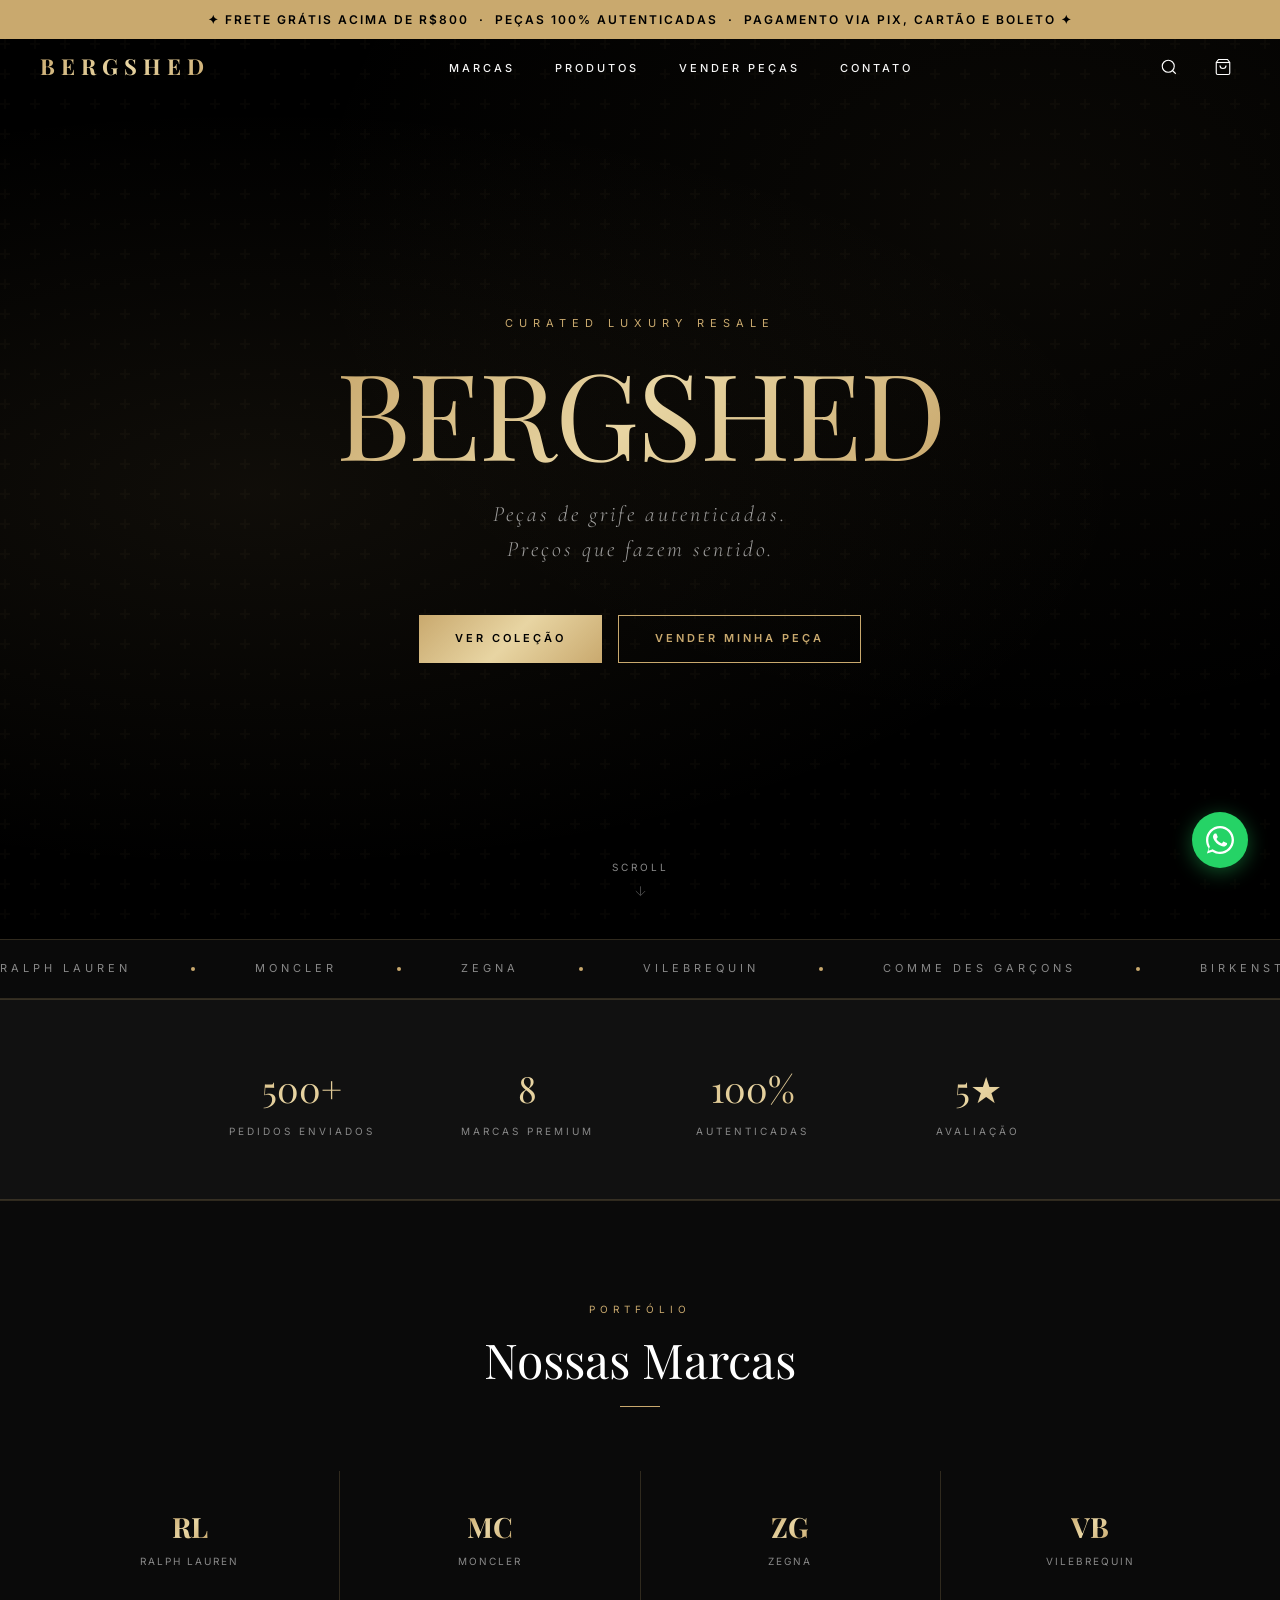
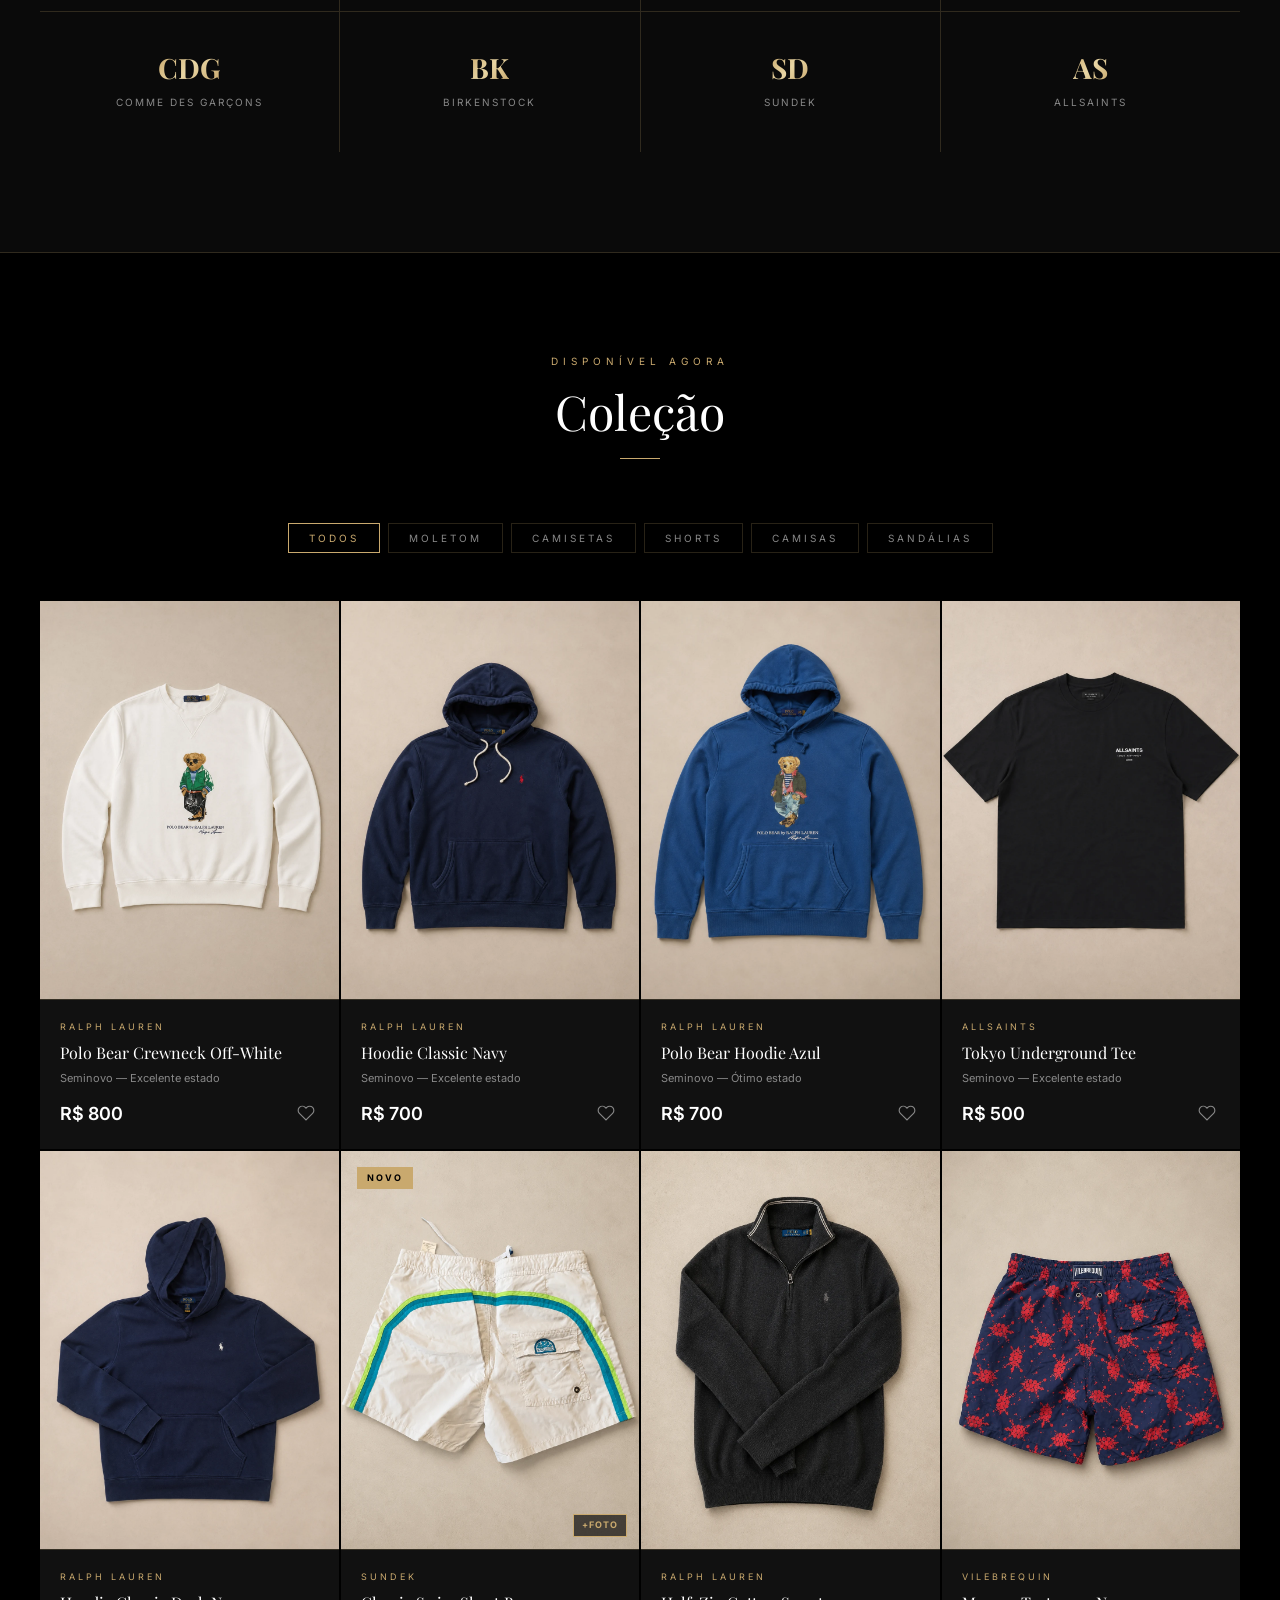
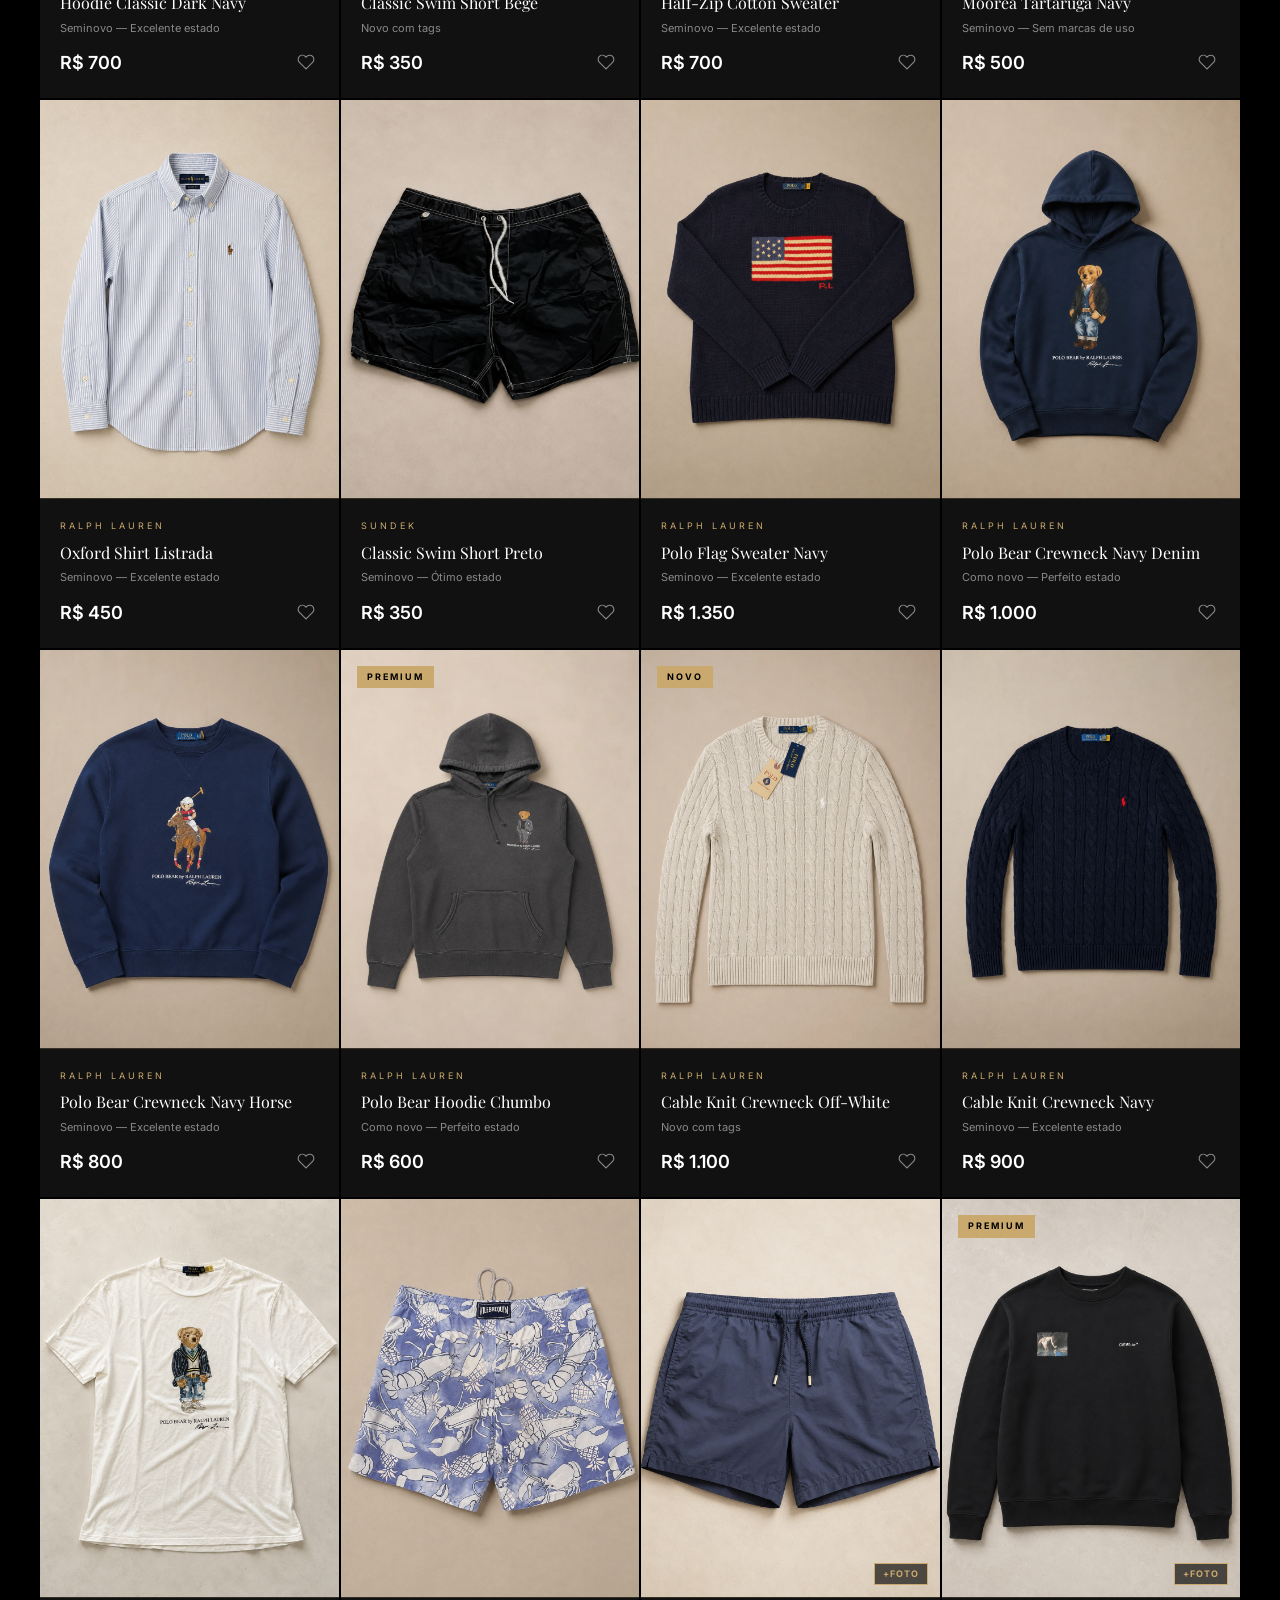
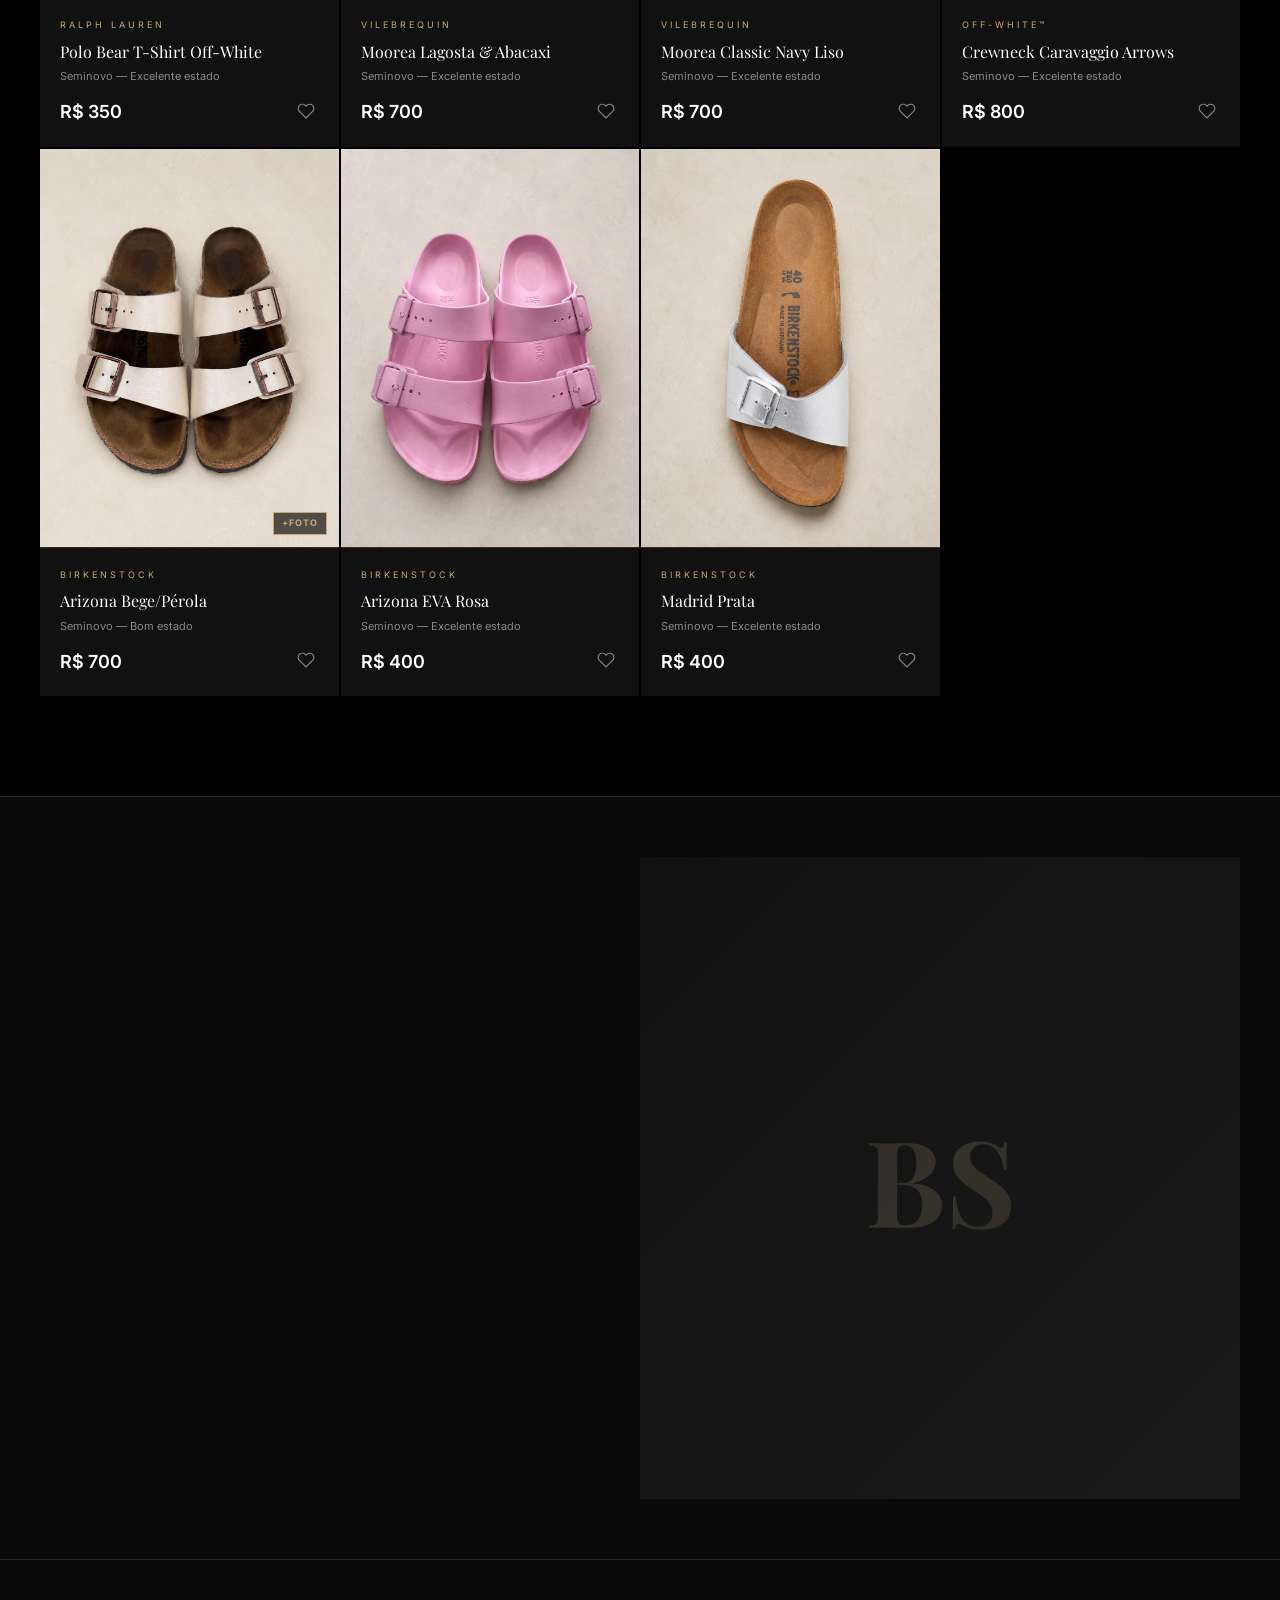
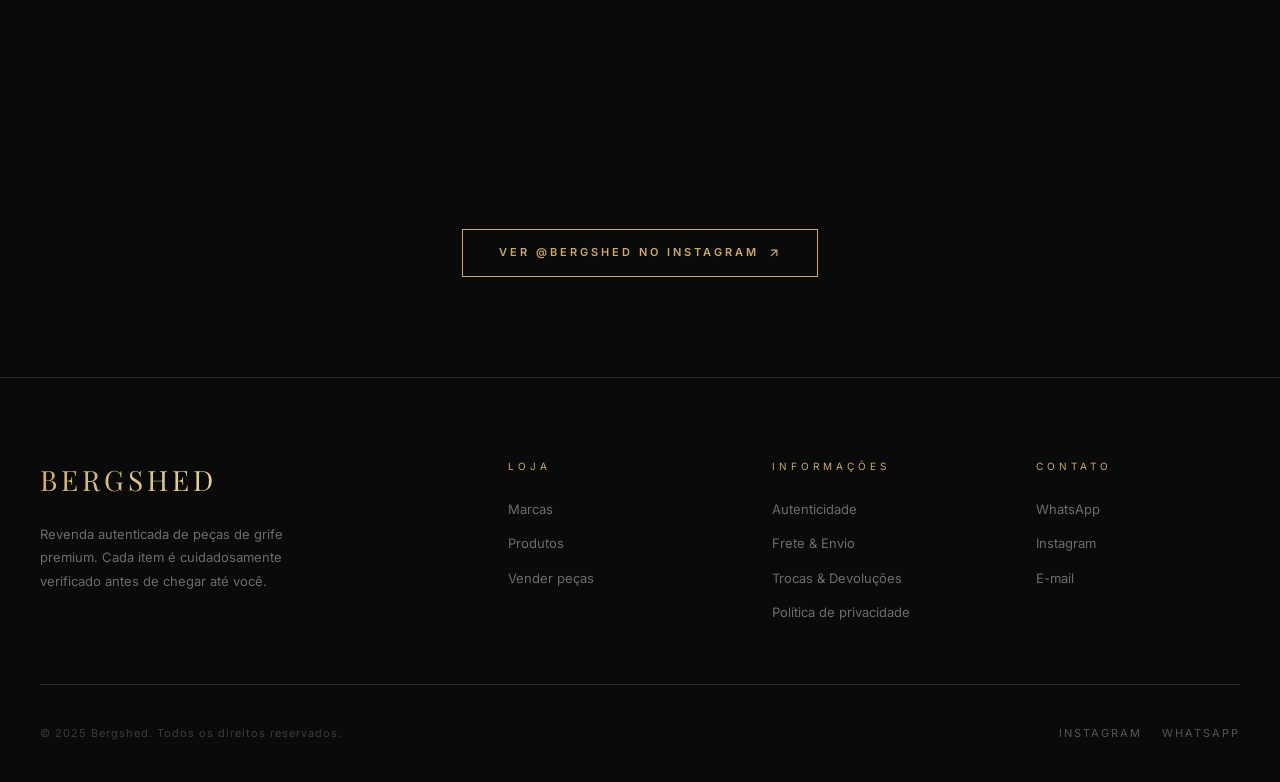
==== commit d8afc1e3: "Adiciona 3 Birkenstocks e filtro Sandálias - Arizona Bege/Pérola (id 24, carrossel, tam 40, R$700) -" ====
--- a/index.html
+++ b/index.html
@@ -295,6 +295,7 @@
       <button class="filter-btn" onclick="setFilter(this,'camiseta')">Camisetas</button>
       <button class="filter-btn" onclick="setFilter(this,'shorts')">Shorts</button>
       <button class="filter-btn" onclick="setFilter(this,'camisa')">Camisas</button>
+      <button class="filter-btn" onclick="setFilter(this,'sandalia')">Sandálias</button>
     </div>
 
     <!-- Products Grid (rendered via JS) -->
